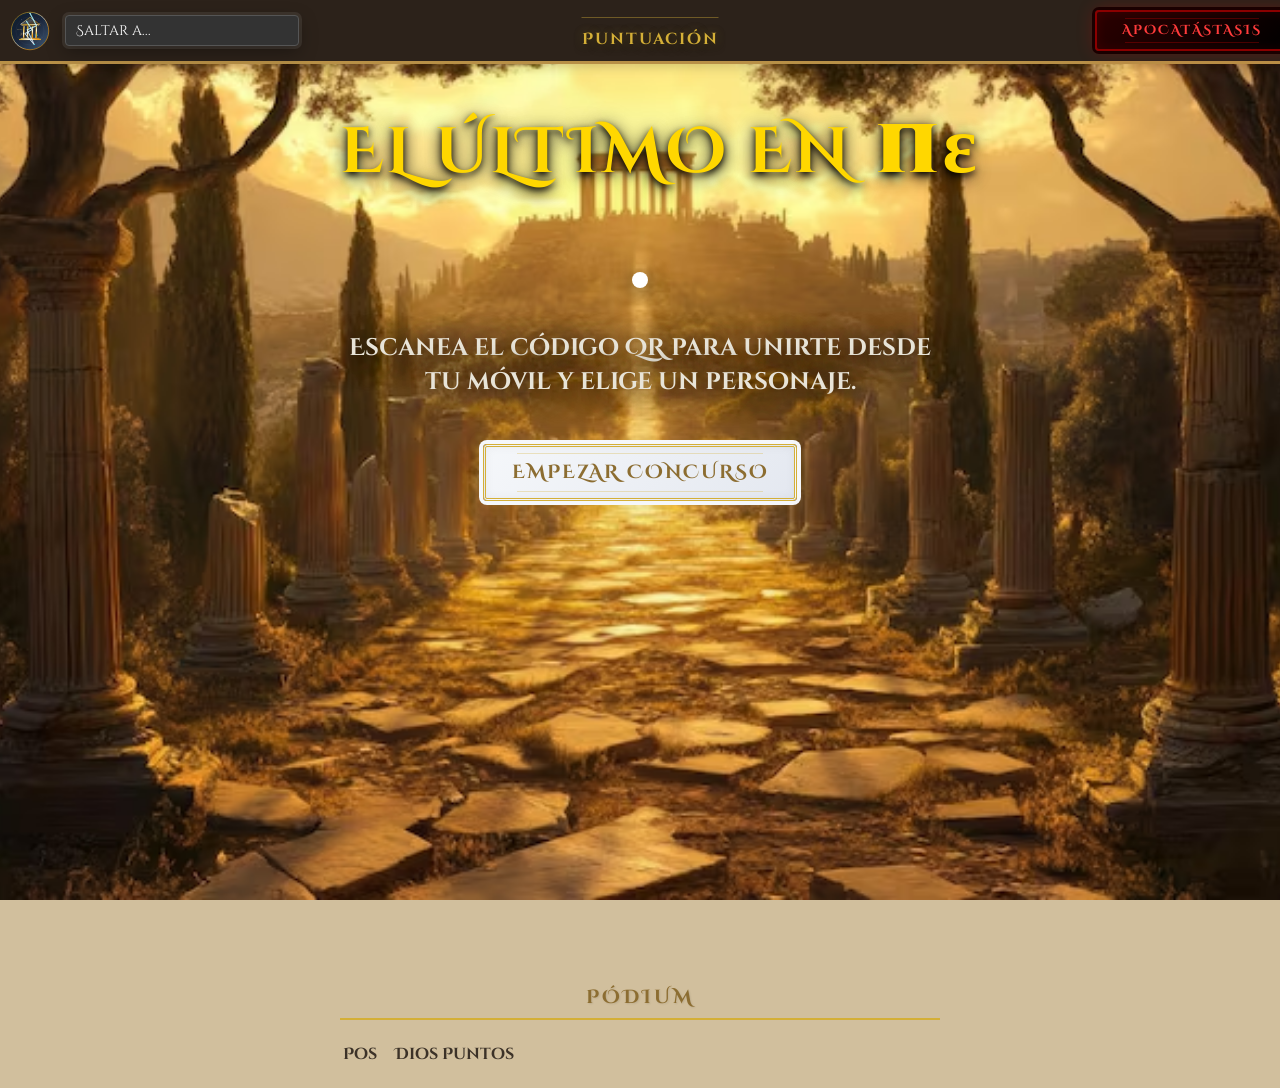
==== index.html @ a8ec31d9 "Merge branch 'main' of https://github.com/pablons2002/el-ultimo-en-pie" ====
<!DOCTYPE html>
<html lang="es">

<head>
  <meta charset="utf-8">
  <title>El último en πε</title>
  <link rel="stylesheet" href="style.css">
  <link rel="icon" type="image/svg+xml" href="images/iconoWeb.svg">
  <meta name="viewport" content="width=device-width, initial-scale=1, , viewport-fit=cover">
  <link rel="preconnect" href="https://fonts.googleapis.com">
  <link rel="preconnect" href="https://fonts.gstatic.com" crossorigin>
  <link href="https://fonts.googleapis.com/css2?family=Cinzel+Decorative:wght@400;700;900&display=swap"
    rel="stylesheet">
</head>

<body>
  <script src="https://cdnjs.cloudflare.com/ajax/libs/qrcodejs/1.0.0/qrcode.min.js"></script>
  <!-- Conexión a Firebase -->
  <script type="module">
    import { initializeApp } from "https://www.gstatic.com/firebasejs/10.7.1/firebase-app.js";
    import { getFirestore } from "https://www.gstatic.com/firebasejs/10.7.1/firebase-firestore.js";

    const firebaseConfig = {
      apiKey: "AIzaSyBPpKax_7zzPteOtnnutKX6anU6xqgfoMw",
      authDomain: "el-ultimo-en-pie-matematikos.firebaseapp.com",
      projectId: "el-ultimo-en-pie-matematikos",
      storageBucket: "el-ultimo-en-pie-matematikos.firebasestorage.app",
      messagingSenderId: "984317427914",
      appId: "1:984317427914:web:c9fcf803d20186494b3433"
    };

    const app = initializeApp(firebaseConfig);
    const db = getFirestore(app);
    window.db = db;
  </script>

  <script type="module" src="tv.js"></script>
<header id="userHeader"
  style="display: flex; align-items: center; justify-content: space-between; padding: 10px; background: rgb(44, 34, 26); position: relative;">
  
  <div style="display: flex; align-items: center; gap: 15px;">
    <img src="images/iconoWeb.svg" width="40">

    <div class="quick-nav">
      <select id="selectorJuegosRapidos" onchange="navegacionRapidaJuegos(this.value)"
        style="padding: 5px 10px; font-size: 0.9rem; border-radius: 4px; cursor: pointer; background: #333; color: white; border: 1px solid #555;">
        <option value="" selected disabled> Saltar a...</option>
        <option value="WorldGuessr"> El viaje de Ulises</option>
        <option value="GuessSong"> El canto de Orfeo</option>
        <option value="GlassTower"> La torre de Dédalo</option>
        <option value="IrrationalPrice"> El conteo de las moiras</option>
        <option value="Votes"> El veredicto de los dioses </option>
        <option value="SymbolZone"> El oráculo de Delfos </option>
        <option value="NumbersAndLetters"> El cálculo de Láquesis </option>
        <option value="TheLiar"> El juicio de Epimeteo </option>
        <option value="LastTheorem"> El último teorema</option>
      </select>
    </div>
  </div>

  <details class="myth-details" style="position: absolute; left: 50%; transform: translateX(-50%); z-index: 10;">

    <summary onclick="cargarJugadoresAjusteManual()">
      Puntuación
    </summary>

    <div class="myth-panel">
      <div class="myth-row">
        <span>Selecciona jugador y puntos:</span>
        <button onclick="cargarJugadoresAjusteManual()" title="Recargar lista">
          R
        </button>
      </div>

      <select id="selectAjusteManualJugador">
        <option value="">-- Seleccionar Jugador --</option>
      </select>

      <div class="myth-actions">
        <input type="number" id="inputAjusteManualPuntos" placeholder="Ej: 5 o -2">
        <button onclick="aplicarAjusteManualFirebase(this)">
          Aplicar
        </button>
      </div>
    </div>
  </details>

  <button id="selfDestruct"> Apocatástasis </button>
</header>

  <div id="screenSelect">
    <!-- Inicio del programa, pantalla inicial, intro (falta)-->
    <div id="screenIntro" class="screen">
      <h1>El último en <span>πε</span></h1>
    </div>

    <!-- QR para que entren desde el móvil, crear QR (falta)-->
    <div id="screenJoin" class="screen">
      <div id="qrcode"></div>
      <p>Escanea el código QR para unirte desde tu móvil y elige un personaje.</p>
    </div>


    <!-- LOBBY (jugadores) -->
    <div id="screenLobby" class="screen">
      <div id="playersList"></div>

      <button id="startBtn"> Empezar concurso</button>
    </div>
  </div>

  <!-- ROULETTE  falta poner la ruleta y que acabe en worldguessr -->
  <div id="screenRoulette" class="screen" style="display: none;">
    <div id="contenedorRuletaJuegos" class="templo-ruleta">

      <h2 class="titulo-olimpico">El Oráculo de los Juegos</h2>

      <div style="position: relative; width: 350px; height: 230px; margin-top: 15px;">
        <div class="aguja-olimpica"></div>

        <canvas id="canvasRuletaJuegos" width="220" height="220"
          style="border-radius: 50%; border: 8px solid #efc437; box-shadow: 0 12px 28px rgba(0,0,0,0.4); transform: rotate(0deg);"></canvas>
      </div>

      <div
        style="text-align: center; display: flex; flex-direction: column; gap: 15px; width: 100%; align-items: center; min-height: 100px;">
        <div id="resultadoRuletaTV"
          style="font-size: 1rem; font-weight: bold; color: #734006; text-transform: uppercase; letter-spacing: 1px;">
          Los Dioses están decidiendo...
        </div>

        <button id="btnIrAlJuego" class="boton-heroe">
          ¡Entrar al Olimpo!
        </button>
      </div>
    </div>
    <button id="spinBtn" class="boton-mitologico">Invocación del destino</button>
  </div>

  <!-- Juego 1º WorldGuessr -->
  <!-- El Viaje de Ulises -->
  <div id="screenWorldGuessr" class="screen"
    style="background: #fbf9f3; color: #2c251e; padding: 30px; font-family: 'Georgia', 'Times New Roman', serif; display: none; border: 6px double #b89047; box-shadow: inset 0 0 30px rgba(184,144,71,0.15);">

    <div style="text-align: center; margin-bottom: 25px; border-bottom: 2px double #b89047; padding-bottom: 15px;">
      <h1 style="color: #8c6d31; margin: 0; font-size: 3rem; font-variant: small-caps; letter-spacing: 3px;">El Viaje de
        Ulises</h1>
      <p style="color: #6e5d4f; font-size: 1.2rem; font-style: italic; margin-top: 5px;">Navega por las brumas del ancho
        mar. Reconoce los reinos ignotos antes de que los vientos de Eolo desvien tu rumbo.</p>
    </div>

    <!-- Espejo del Oráculo (Iframe del Mapa) -->
    <div style="display: flex; flex-direction: column; align-items: center; gap: 20px; width: 100%;">
      <div
        style="width: 100%; max-width: 1400px; height: calc(100vh - 290px); border: 4px solid #b89047; box-shadow: 0 8px 20px rgba(0,0,0,0.15); background: #000;">
        <iframe src="https://www.worldguessr.com" width="100%" height="100%"
          style="border: none; display: block;"></iframe>
      </div>

      <!-- Velo de Visiones (Overlay de imágenes por teclas) -->
      <div id="overlayImg"
        style="display:none; position: fixed; top: 0; left: 0; width: 100%; height: 100%; background: rgba(20,16,12,0.85); z-index: 9999; justify-content: center; align-items: center; transition: all 0.3s;">
        <div
          style="border: 5px solid #b89047; background: #fbf9f3; padding: 10px; box-shadow: 0 0 40px rgba(184,144,71,0.4); max-width: 85%; max-height: 85%;">
          <img id="imgShow" style="max-width: 100%; max-height: 75vh; display: block; border: 1px solid #b89047;">
          <p
            style="text-align: center; color: #8c6d31; font-variant: small-caps; margin: 8px 0 0 0; font-size: 0.9rem; letter-spacing: 1px;">
            Pulsa la tecla Escape para regresar a la travesia</p>
        </div>
      </div>

      <button id="endGameBtn"
        style="background: linear-gradient(135deg, #b89047, #967333); color: white; border: 1px solid #7a5c26; padding: 12px 35px; font-weight: bold; font-family: inherit; font-size: 1.1rem; cursor: pointer; font-variant: small-caps; letter-spacing: 1px; box-shadow: 0 4px 10px rgba(0,0,0,0.1);">
        Anclar Naves y Evaluar la Ruta
      </button>
    </div>

    <!-- Altar de Escrutinio (Panel de Finalización) -->
    <div id="finalizePanel"
      style="display: none; margin-top: 30px; background: #fffdfa; padding: 25px; border: 2px solid #b89047; box-shadow: 0 4px 15px rgba(0,0,0,0.05);">
      <h3
        style="color: #8c6d31; margin: 0 0 15px 0; text-align: center; font-variant: small-caps; font-size: 1.6rem; letter-spacing: 1px; border-bottom: 1px double #e3dac9; padding-bottom: 10px;">
        Orden de Arribo a Itaca</h3>
      <p style="color: #6e5d4f; font-size: 0.95rem; font-style: italic; text-align: center; margin-bottom: 20px;">
        Selecciona a los navegantes en el orden exacto en que descifraron las coordenadas del mundo.</p>

      <!-- Contenedor de Tripulantes -->
      <div id="playersContainer"
        style="display: grid; grid-template-columns: repeat(auto-fill, minmax(180px, 1fr)); gap: 15px; margin-bottom: 25px;">
      </div>

      <div style="text-align: center;">
        <button id="confirmRanking"
          style="background: #2e4225; color: white; border: none; padding: 12px 40px; font-family: inherit; font-weight: bold; font-size: 1.1rem; cursor: pointer; font-variant: small-caps; letter-spacing: 1px;">
          Consagrar Ofrendas de Viaje
        </button>
      </div>
    </div>
  </div>

  <!--Pantalla Ranking-->
  <div id="screenRanking" style="display: none; width: 100%; max-width: 600px; margin: 0 auto; padding: 20px; display: flex; flex-direction: column; align-items: center;">
  
  <h3 class="titulo-olimpico" style="text-align: center; margin-bottom: 20px;">
    Pódium
  </h3>

  <div class="tabla-templo-contenedor" style="max-width: 100%; width: 100%;">
    <table class="tabla-mitologica">
      <thead>
        <tr>
          <th>Pos</th>
          <th style="text-align: left; padding-left: 15px;">Dios</th>
          <th>Puntos</th>
        </tr>
      </thead>
      <tbody id="listaRankingTVActivos"></tbody>
    </table>
  </div>
  
</div>

  <!-- Juego 2º GuessSong-->

  <div id="pantalla-juego">
    <div id="screenGuessSong" style="display:none; background: #fdfbf7";>
      <div class="espaciador"></div>

      <div style="text-align: center; margin-bottom: 25px; border-bottom: 2px double #b89047; padding-bottom: 15px;">
        <h1 style="color: #8c6d31; margin: 0; font-size: 3rem; font-variant: small-caps; letter-spacing: 3px;">El canto
          de Orfeo</h1>
        <p style="color: #6e5d4f; font-size: 1.2rem; font-style: italic; margin-top: 5px;">Escucha el canto de Orfeo,
          que abre las sombras. Antes de que el silencio lo devore, deja que su música te guíe.</p>
      </div>

      <div id="contenedor-crono">
        Tiempo restante: <span id="segundos-crono">120</span>s
      </div>

      <button id="btn-play">Iniciar el canto de Orfeo</button>

      <button id="btn-siguiente" disabled>El canto verdadero</button>

      <div style="margin-top: 15px; display: none; ">
        <span id="tiempo-actual">0:00</span>
        <input type="range" id="barra-progreso" value="0" min="0" max="100" style="width: 300px; cursor: pointer;">
        <span id="tiempo-total">0:00</span>
      </div>
    </div>
  </div>

  <div id="pantalla-respuesta">

    <h2>El canto ha sido revelado</h2>

    <p>
      <strong>Canción:</strong>
      <span id="txt-nombre-cancion">-</span>
    </p>

    <div id="contenedor-album-cover" style="margin: 15px auto; display: none; text-align: center; max-width: 280px;">
      <img id="img-album-cover" style="width: 100%; height: auto; border-radius: 12px; margin-top: 10px; display: inline-block; box-shadow: 0 4px 15px rgba(0,0,0,0.12);" alt="Carátula del álbum" />
    </div>

    <p>
      <strong>Autor:</strong>
      <span id="txt-autor">-</span>
    </p>

    <img id="img-owner" style="width:120px; margin-top:10px; display:none;" />

    <button id="btn-ver-respuestas">
      Qué habrán dicho los dioses...
    </button>

    <div id="contenedor-respuestas-usuarios">
      <h3>Respuestas de los dioses:</h3>
      <ul id="lista-respuestas-jugadores"></ul>

      <button id="btn-continuar">
        Siguiente melodía
      </button>
    </div>

  </div>
  <audio id="mi-reproductor"></audio>

  <!-- -->
  <!-- Juego 3º GlassTower (La Torre de Dédalo) -->
  <div id="screenGlassTower" class="screen"
    style="background: #fdfbf7; color: #3c3228; padding: 30px; font-family: 'Cinzel', serif; display: none;">

    <!-- CABECERA: ESTILO TEMPLO DE MÁRMOL -->
    <div style="text-align: center; margin-bottom: 30px;">
      <h1
        style="font-family: 'Cinzel Decorative', serif; color: #b89047; font-size: 3rem; margin: 0; text-shadow: 1px 1px 2px rgba(0,0,0,0.1);">
        La Torre de Dédalo</h1>
      <p style="color: #7d6e5e; font-size: 1.1rem; letter-spacing: 2px; margin: 5px 0 15px 0;">Desafía las arenas del
        tiempo en el altar de los dioses</p>

      <!-- Selector de Fases/Rondas -->
      <div
        style="background: #f4eae1; display: inline-block; padding: 10px 20px; border-radius: 8px; border: 2px solid #dcd1c4; box-shadow: 0 4px 10px rgba(0,0,0,0.05);">
        <h2 id="tvRondaActual" style="color: #8c6d31; margin: 0 0 10px 0; font-size: 1.8rem; display: block;">RONDA 1
        </h2>
        <div style="display: flex; gap: 10px; justify-content: center;">
          <button onclick="cambiarRondaDirecto('Ronda 1')"
            style="padding: 6px 15px; background: #fff; color: #8c6d31; border: 1px solid #b89047; font-family: 'Cinzel', serif; font-weight: bold; cursor: pointer; border-radius: 4px; transition: 0.2s; box-shadow: 0 2px 4px rgba(0,0,0,0.05);">Fase
            I</button>
          <button onclick="cambiarRondaDirecto('Ronda 2')"
            style="padding: 6px 15px; background: #fff; color: #8c6d31; border: 1px solid #b89047; font-family: 'Cinzel', serif; font-weight: bold; cursor: pointer; border-radius: 4px; transition: 0.2s; box-shadow: 0 2px 4px rgba(0,0,0,0.05);">Fase
            II</button>
        </div>
      </div>
    </div>

    <!-- CUERPO PRINCIPAL DEL PANEL -->
    <div style="display: flex; gap: 30px; align-items: flex-start; max-width: 1200px; margin: 0 auto;">

      <!-- COLUMNA IZQUIERDA: CONTROLES -->
      <div
        style="flex: 1.2; background: #fcf9f2; padding: 25px; border-radius: 15px; border: 2px solid #e3dac9; box-shadow: 0 8px 24px rgba(184,144,71,0.15);">
        <h2
          style="margin-top: 0; font-size: 1.3rem; color: #8c6d31; text-align: center; letter-spacing: 1px; margin-bottom: 20px;">
          SELECCIONA AL DIOS EN EL TRONO</h2>

        <!-- Rejilla de Botones de Jugadores -->
        <div id="tvBotonesJugadores"
          style="display: grid; grid-template-columns: repeat(2, 1fr); gap: 12px; margin-bottom: 25px;"></div>

        <!-- ZONA DEL CRONÓMETRO -->
        <div id="zonaCronometro"
          style="background: #fff; padding: 20px; border-radius: 12px; text-align: center; border: 2px solid #b89047; display: none; box-shadow: 0 4px 15px rgba(184,144,71,0.1);">
          <h3 style="margin: 0 0 12px 0; font-size: 1.4rem; color: #3c3228;">⏳ Altar de Tiempo: <span
              id="nombreSeleccionado" style="color: #b89047; font-weight: bold;">--</span></h3>
          <div id="cronometroDisplay"
            style="font-size: 3.5rem; font-weight: bold; margin-bottom: 15px; color: #8c6d31; font-family: monospace;">
            0.00s</div>

          <div style="display: flex; gap: 10px; justify-content: center;">
            <button id="btnStartCrono" onclick="iniciarCronometro()"
              style="font-family: 'Cinzel', serif; font-size: 1.1rem; background: #b89047; color: white; border: none; padding: 12px 24px; border-radius: 6px; cursor: pointer; font-weight: bold; box-shadow: 0 3px 6px rgba(184,144,71,0.2);">Iniciar</button>
            <button id="btnStopCrono" onclick="detenerYCargarTiempo()" disabled
              style="font-family: 'Cinzel', serif; font-size: 1.1rem; background: #6d8c31; color: white; border: none; padding: 12px 24px; border-radius: 6px; cursor: pointer; font-weight: bold; box-shadow: 0 3px 6px rgba(109,140,49,0.2);">Detener
              y Guardar</button>
          </div>
        </div>

        <!-- NOTIFICACIÓN DE ERROR INTEGRADA -->
        <div id="aviso-jugador-vacio"
          style="display: none; color: #b23b3b; border: 1px solid #d99696; background: #fdf3f3; padding: 10px; border-radius: 6px; margin-top: 15px; text-align: center; font-size: 0.95rem;">
          ⚠️ Por favor, selecciona primero un mortal en el panel superior.
        </div>
      </div>

      <!-- COLUMNA DERECHA: LEADERBOARD -->
      <div
        style="flex: 0.8; background: #fff; padding: 25px; border-radius: 15px; border: 2px solid #b89047; box-shadow: 0 8px 24px rgba(184,144,71,0.1);">
        <h3
          style="margin-top: 0; color: #8c6d31; font-size: 1.6rem; text-align: center; font-family: 'Cinzel Decorative', serif; letter-spacing: 1px;">
          TEMPLO DE LA VELOCIDAD</h3>
        <hr style="border-color: #f4eae1; margin-bottom: 20px;">
        <div id="tvLeaderboardVasos" style="font-size: 1.25rem; line-height: 1.6;"></div>
      </div>

    </div>

    <!-- PIE DE PANTALLA -->
    <div style="margin-top: 30px; max-width: 1200px; margin-left: auto; margin-right: auto; text-align: center;">
      <div id="aviso-marcas-vacias"
        style="display: none; color: #8c6d31; border: 1px solid #b89047; background: #fdfbf7; padding: 12px; border-radius: 6px; margin-bottom: 15px;">
        No hay marcas registradas en el oráculo para poder computar el reparto.
      </div>

      <button onclick="finalizarJuegoVasos()"
        style="font-family: 'Cinzel', serif; font-size: 1.3rem; background: linear-gradient(135deg, #e6dfd5 0%, #c8bdae 100%); color: #4e4031; border: 2px solid #b89047; padding: 15px 25px; border-radius: 8px; cursor: pointer; font-weight: bold; width: 100%; box-shadow: 0 4px 15px rgba(184,144,71,0.15); transition: 0.2s;">
        Clausurar la Torre y Distribuir Puntos Globales
      </button>
    </div>
  </div>
  <div id="screenIrrationalPrice" class="screen"
    style="background: #fdfbf7; color: #3c3228; padding: 30px; font-family: 'Cinzel', serif; display: none;">

    <div style="text-align: center; margin-bottom: 30px;">
      <h1
        style="font-family: 'Cinzel Decorative', serif; color: #b89047; font-size: 3rem; margin: 0; text-shadow: 1px 1px 2px rgba(0,0,0,0.1);">
        El conteo de las Moiras</h1>
      <p style="color: #7d6e5e; font-size: 1.15rem; letter-spacing: 2px; margin-top: 5px;">¿Quién se acercará más al
        número exacto de lentejas del tarro sagrado?</p>
    </div>

    <div style="display: flex; gap: 30px; align-items: flex-start; max-width: 1200px; margin: 0 auto;">

      <div
        style="flex: 1.2; background: #fcf9f2; padding: 25px; border-radius: 15px; border: 2px solid #e3dac9; box-shadow: 0 8px 24px rgba(184,144,71,0.15);">
        <h2 style="margin-top: 0; font-size: 1.5rem; color: #8c6d31; font-family: 'Cinzel Decorative', serif;">El
          Destino en una Semilla</h2>
        <p style="font-size: 1.15rem; line-height: 1.6; color: #5a4630; text-align: left;">
          Las Moiras han depositado sobre la mesa un tarro repleto de lentejas. Cada una de ellas ha sido contada con
          precisión milimétrica por las hilanderas del destino. Míralo bien, concéntrate y calcula tu cifra. ¡Abrid
          vuestro pergamino digital! Utilizad vuestro dispositivo móvil para enviar vuestra predicción antes de que las
          deidades corten el hilo y revelen la verdad.
        </p>

        <hr style="border-color: #e8e4d8; margin: 20px 0;">

        <div
          style="text-align: center; padding: 20px; background: #fff; border-radius: 12px; border: 2px solid #b89047; box-shadow: 0 4px 12px rgba(184,144,71,0.08);">
          <h3 style="margin: 0; font-size: 1.3rem; color: #8c6d31; letter-spacing: 1px;">Profecías Recibidas:</h3>
          <div id="tvContadorRespuestasPrice"
            style="font-size: 3rem; font-weight: bold; margin-top: 10px; color: #3c3228; font-family: monospace;">0 / 0
          </div>
        </div>
      </div>

      <div
        style="flex: 0.8; background: #fff; padding: 25px; border-radius: 15px; border: 2px solid #b89047; display: flex; flex-direction: column; gap: 20px; box-shadow: 0 8px 24px rgba(184,144,71,0.1);">
        <h3
          style="margin-top: 0; color: #8c6d31; font-size: 1.6rem; text-align: center; font-family: 'Cinzel Decorative', serif;">
          SENTENCIA DE LAS MOIRAS</h3>

        <div
          style="background: #fdfbf7; border: 1px solid #dcd1c4; border-radius: 8px; padding: 15px; min-height: 160px; display: flex; align-items: center; justify-content: center;">
          <div id="tvResultadoPrice"
            style="width: 100%; font-size: 1.15rem; max-height: 280px; overflow-y: auto; color: #3c3228;">
            <p style="text-align: center; color: #9c8e7e; font-style: italic; margin: 0;">Esperando a que las deidades
              cuenten las lentejas del destino...</p>
          </div>
        </div>

        <button onclick="calcularGanadoresPrice()"
          style="font-family: 'Cinzel', serif; font-size: 1.2rem; background: linear-gradient(135deg, #d4af37, #aa7c11); color: white; border: none; padding: 14px; border-radius: 6px; cursor: pointer; font-weight: bold; transition: 0.2s; box-shadow: 0 4px 12px rgba(170,124,17,0.3);">
          Cortar el Hilo y Revelar las Lentejas
        </button>
      </div>

    </div>

    <div style="margin-top: 30px; max-width: 1200px; margin-left: auto; margin-right: auto; display: flex; gap: 15px;">
      <button onclick="pointsIrrationalPrice()"
        style="flex: 1; font-family: 'Cinzel', serif; font-size: 1.25rem; background: linear-gradient(135deg, #e6dfd5 0%, #c8bdae 100%); color: #4e4031; border: 2px solid #b89047; padding: 15px; border-radius: 8px; cursor: pointer; font-weight: bold; box-shadow: 0 4px 15px rgba(184,144,71,0.15);">
        Otorgar Gracia y Distribuir Puntos
      </button>
      <button onclick="goToRanking()"
        style="font-family: 'Cinzel', serif; font-size: 1.25rem; background: #fff; color: #8c6d31; border: 1px solid #b89047; padding: 15px 25px; border-radius: 8px; cursor: pointer; font-weight: bold;">
        Ver Ranking
      </button>
    </div>

  </div>
  <!-- 5º Juego: El Veredicto de los Dioses -->
  <div id="screenVotes" class="screen"
    style="background: #fdfbf7; color: #3c3228; padding: 30px; font-family: 'Cinzel', serif; display: none;">

    <!-- CABECERA MITOLÓGICA -->
    <div style="text-align: center; margin-bottom: 25px;">
      <h1
        style="font-family: 'Cinzel Decorative', serif; color: #b89047; font-size: 3rem; margin: 0; text-shadow: 1px 1px 2px rgba(0,0,0,0.1);">
        El Veredicto de los Dioses</h1>
      <p style="color: #7d6e5e; font-size: 1.15rem; letter-spacing: 1px;">Ofreced vuestro favor a un héroe en el Ágora.
        Cada bendición otorgará <strong>+2 puntos</strong> en el Ranking Global.</p>
    </div>

    <!-- CUERPO PRINCIPAL -->
    <div style="display: flex; gap: 30px; max-width: 1200px; margin: 0 auto; align-items: flex-start;">

      <!-- PANEL DE CONTROL IZQUIERDO -->
      <div
        style="flex: 0.9; background: #fcf9f2; padding: 25px; border-radius: 15px; border: 2px solid #e3dac9; text-align: center; box-shadow: 0 8px 24px rgba(184,144,71,0.15);">
        <h2 style="color: #8c6d31; margin-top: 0; font-family: 'Cinzel Decorative', serif; font-size: 1.4rem;">Voluntad
          de las Deidades</h2>

        <button onclick="abrirVotacion()"
          style="font-family: 'Cinzel', serif; background: linear-gradient(135deg, #b89047, #8c6d31); color: white; border: none; padding: 14px 20px; font-weight: bold; border-radius: 6px; cursor: pointer; font-size: 1.1rem; width: 100%; margin-bottom: 15px; box-shadow: 0 4px 12px rgba(140,109,49,0.2); transition: 0.2s;">
          Abrir Nueva Urna Olímpica
        </button>

        <div
          style="background: #fff; padding: 15px; border-radius: 8px; border: 1px solid #b89047; margin-bottom: 15px; box-shadow: inset 0 2px 4px rgba(0,0,0,0.02);">
          <span
            style="color: #7d6e5e; font-size: 0.9rem; letter-spacing: 1px; display: block; margin-bottom: 5px;">ESTADO
            DEL VEREDICTO</span>
          <div id="tvEstadoPrivacidad"
            style="font-size: 1.4rem; font-weight: bold; color: #aa7c11; font-family: 'Cinzel', serif;">
            Anónimo
          </div>
        </div>

        <button onclick="revelarVotos()"
          style="font-family: 'Cinzel', serif; background: #fff; color: #8c6d31; border: 2px solid #b89047; padding: 12px; border-radius: 6px; cursor: pointer; font-weight: bold; font-size: 1.05rem; width: 100%; margin-bottom: 15px; transition: 0.2s;">
          Ver resultados
        </button>

        <button onclick="finalizarYSumarVotos()"
          style="font-family: 'Cinzel', serif; background: linear-gradient(135deg, #e6dfd5 0%, #c8bdae 100%); color: #4e4031; border: 2px solid #b89047; padding: 14px; border-radius: 6px; cursor: pointer; font-weight: bold; font-size: 1.1rem; width: 100%; box-shadow: 0 4px 12px rgba(0,0,0,0.05);">
          Dictar Sentencia de Zeus (+2 pts)
        </button>
      </div>

      <!-- URNA DERECHA EN TIEMPO REAL -->
      <div
        style="flex: 1.1; background: #fff; padding: 25px; border-radius: 15px; border: 2px solid #b89047; box-shadow: 0 8px 24px rgba(184,144,71,0.1);">
        <h3
          style="margin-top: 0; color: #8c6d31; text-align: center; font-family: 'Cinzel Decorative', serif; font-size: 1.4rem; letter-spacing: 1px; margin-bottom: 20px;">
          Tablillas del Ágora
        </h3>
        <div id="tvListaVotos" style="display: flex; flex-direction: column; gap: 10px;">
          <p style="color: #9c8e7e; text-align: center; font-style: italic; margin: 30px 0;">Esperando a que el Oráculo
            abra el Consejo del Olimpo...</p>
        </div>
      </div>

    </div>

    <!-- BOTÓN DE SALIDA -->
    <div style="text-align: center; margin-top: 30px;">
      <button onclick="goToRanking()"
        style="font-family: 'Cinzel', serif; font-size: 1.2rem; background: #fff; color: #8c6d31; border: 1px solid #b89047; padding: 12px 35px; border-radius: 8px; cursor: pointer; font-weight: bold; box-shadow: 0 4px 12px rgba(0,0,0,0.05);">
        Ir al Ranking
      </button>
    </div>

  </div>
  <!-- 6º Juego: El Oráculo de Delfos -->
  <div id="screenSymbolZone" class="screen"
    style="background: #fdfbf7; color: #3c3228; padding: 30px; font-family: 'Times New Roman', Times, serif; display: none;">

    <!-- CABECERA MITOLÓGICA -->
    <div style="text-align: center; margin-bottom: 25px;">
      <h1
        style="color: #b89047; font-size: 3rem; margin: 0; text-shadow: 1px 1px 2px rgba(0,0,0,0.1); letter-spacing: 2px;">
        EL ORÁCULO DE DELFOS</h1>
      <p style="color: #7d6e5e; font-size: 1.15rem; letter-spacing: 1px; font-style: italic;">¡Desvela el símbolo
        sagrado antes de que las arenas del templo se consuman!</p>
    </div>

    <!-- CUERPO PRINCIPAL -->
    <div style="display: flex; gap: 30px; max-width: 1200px; margin: 0 auto; align-items: flex-start;">

      <!-- COLUMNA IZQUIERDA: RELOJ Y ACCIONES -->
      <div
        style="flex: 0.8; background: #fcf9f2; padding: 25px; border-radius: 15px; border: 2px solid #e3dac9; text-align: center; box-shadow: 0 8px 24px rgba(184,144,71,0.15);">
        <h2 id="tvRondaSymbol" style="color: #8c6d31; font-size: 1.8rem; margin-top: 0; letter-spacing: 1px;">Profecía 1
          / 5</h2>

        <!-- Reloj del Templo -->
        <div id="tvCronometroSymbol"
          style="font-size: 4.5rem; font-weight: bold; font-family: monospace; color: #3c3228; margin: 20px 0; background: #fff; padding: 15px; border-radius: 10px; border: 2px solid #b89047; box-shadow: inset 0 2px 8px rgba(0,0,0,0.05);">
          01:00
        </div>

        <!-- Mandos del Reloj de Arena -->
        <div style="display: flex; gap: 10px; justify-content: center; margin-bottom: 20px;">
          <button onclick="controlarTiempoSymbol('iniciar')"
            style="font-family: inherit; background: #fff; color: #4e6c1e; border: 2px solid #6d8c31; padding: 10px 15px; font-weight: bold; border-radius: 6px; cursor: pointer; flex: 1;">▶
            Iniciar</button>
          <button onclick="controlarTiempoSymbol('pausar')"
            style="font-family: inherit; background: #fff; color: #aa7c11; border: 2px solid #b89047; padding: 10px 15px; font-weight: bold; border-radius: 6px; cursor: pointer; flex: 1;">⏸
            Pausar</button>
          <button onclick="controlarTiempoSymbol('acabar')"
            style="font-family: inherit; background: #fff; color: #9e2a2b; border: 2px solid #9e2a2b; padding: 10px 15px; font-weight: bold; border-radius: 6px; cursor: pointer; flex: 1;">⏹
            Consumar</button>
        </div>

        <hr style="border-color: #e8e4d8; margin: 20px 0;">

        <!-- Botones del Sacerdote -->
        <div style="display: flex; flex-direction: column; gap: 12px;">
          <button onclick="pointsSymbolZone()"
            style="font-family: inherit; font-size: 1.1rem; background: linear-gradient(135deg, #b89047, #8c6d31); color: white; border: none; padding: 14px; border-radius: 6px; cursor: pointer; font-weight: bold; box-shadow: 0 4px 12px rgba(140,109,49,0.2);">
            Revelar Destinos y Juzgar Traiciones
          </button>
          <button onclick="siguienteRondaSymbol()"
            style="font-family: inherit; font-size: 1.1rem; background: linear-gradient(135deg, #e6dfd5 0%, #c8bdae 100%); color: #4e4031; border: 2px solid #b89047; padding: 12px; border-radius: 6px; cursor: pointer; font-weight: bold;">
            Siguiente Visión Divina
          </button>
        </div>
      </div>

      <!-- COLUMNA DERECHA: SELECCIÓN DE MORTALES -->
      <div
        style="flex: 1.2; background: #fff; padding: 25px; border-radius: 15px; border: 2px solid #b89047; box-shadow: 0 8px 24px rgba(184,144,71,0.15);">
        <h3
          style="margin-top: 0; color: #8c6d31; font-size: 1.5rem; text-align: center; margin-bottom: 10px; letter-spacing: 1px;">
          Registro del Santuario</h3>
        <p style="color: #7d6e5e; text-align: center; font-size: 0.95rem; margin-bottom: 20px; font-style: italic;">
          Señala a los mortales cuyas visiones FUERON RECHAZADAS POR APOLO</p>

        <div id="tvListaJugadoresSymbol"
          style="display: grid; grid-template-columns: repeat(auto-fill, minmax(140px, 1fr)); gap: 15px; max-height: 400px; overflow-y: auto; padding: 5px;">
        </div>
      </div>

    </div>

    <!-- BOTÓN REGRESAR -->
    <div style="text-align: center; margin-top: 30px;">
      <button onclick="goToRanking()"
        style="font-family: inherit; font-size: 1.2rem; background: #fff; color: #8c6d31; border: 1px solid #b89047; padding: 12px 35px; border-radius: 8px; cursor: pointer; font-weight: bold; box-shadow: 0 4px 12px rgba(0,0,0,0.05);">
        Ir al Ranking
      </button>
    </div>

  </div>


  <!--7º Juego: Números de números y letras-->
  <div id="screenNumbersAndLetters" class="screen"
    style="background: #fdfbf7; color: #2c221e; padding: 35px; font-family: 'Cinzel Decorative', 'Times New Roman', serif; display: none; border: 6px double #b89047; box-shadow: inset 0 0 30px rgba(184,144,71,0.15);">

    <div style="text-align: center; margin-bottom: 25px; border-bottom: 2px double #b89047; padding-bottom: 15px;">
      <h1 style="color: #8c6d31; margin: 0; font-size: 3rem; font-variant: small-caps; letter-spacing: 3px;">El Cálculo
        de Láquesis</h1>
      <p style="color: #6e5d4f; font-size: 1.2rem; font-style: italic; margin-top: 5px;">Mide con precisión el hilo del
        destino antes de que el tiempo de arena se agote</p>
    </div>

    <div style="display: flex; gap: 30px;">

      <div
        style="flex: 0.9; background: #fffdfa; padding: 25px; border: 2px solid #b89047; text-align: center; box-shadow: 0 4px 15px rgba(0,0,0,0.05);">
        <h2 style="color: #8c6d31; margin-top: 0; font-variant: small-caps; letter-spacing: 1px;">El Telar de las Moiras
        </h2>

        <button onclick="generarRetoCifras()"
          style="background: linear-gradient(135deg, #b89047, #967333); color: white; border: 1px solid #7a5c26; padding: 12px 20px; font-weight: bold; font-family: inherit; font-size: 1.1rem; width: 100%; margin-bottom: 20px; cursor: pointer; font-variant: small-caps; letter-spacing: 1px;">
          Mover Hilos del Destino
        </button>

        <div style="background: #fcfaf2; padding: 12px; border: 1px dashed #b89047; margin-bottom: 20px;">
          <div
            style="color: #6e5d4f; font-size: 0.9rem; font-variant: small-caps; font-weight: bold; letter-spacing: 1px;">
            Tiempo de Arena Restante</div>
          <div id="tvCronometroCifras"
            style="font-size: 3.5rem; font-weight: bold; font-family: monospace; color: #2c221e; margin: 5px 0;">02:00
          </div>

          <div style="display: flex; gap: 8px; justify-content: center;">
            <button onclick="controlarTiempoCifras('iniciar')"
              style="font-family: inherit; background: #fff; color: #2e4225; border: 1px solid #2e4225; padding: 6px 12px; font-size: 0.85rem; font-weight: bold; cursor: pointer; font-variant: small-caps;">Liberar</button>
            <button onclick="controlarTiempoCifras('pausar')"
              style="font-family: inherit; background: #fff; color: #a37a1a; border: 1px solid #a37a1a; padding: 6px 12px; font-size: 0.85rem; font-weight: bold; cursor: pointer; font-variant: small-caps;">Pausar</button>
            <button onclick="controlarTiempoCifras('acabar')"
              style="font-family: inherit; background: #fff; color: #912b2b; border: 1px solid #912b2b; padding: 6px 12px; font-size: 0.85rem; font-weight: bold; cursor: pointer; font-variant: small-caps;">Cortar</button>
          </div>
        </div>

        <div style="color: #6e5d4f; font-variant: small-caps; font-weight: bold; margin-bottom: 5px;">Cifras del Telar:
        </div>
        <div id="tvNumerosDisponibles" style="display: flex; gap: 10px; justify-content: center; margin-bottom: 20px;">
          <span style="color: #9c8e7f; font-style: italic;">Esperando el designio de las Moiras...</span>
        </div>

        <div style="color: #6e5d4f; font-variant: small-caps; font-weight: bold; margin-bottom: 5px;">Cifra Divina a
          Alcanzar:</div>
        <div id="tvNumeroObjetivo"
          style="font-size: 4rem; font-weight: bold; color: #8c6d31; background: #fffdf5; padding: 10px; border: 2px solid #b89047; margin-bottom: 20px; font-family: monospace;">
          ---
        </div>

        <button onclick="validarRespuestasCifras()"
          style="background: #2e4225; color: white; border: none; padding: 14px; font-family: inherit; font-weight: bold; font-size: 1.1rem; width: 100%; cursor: pointer; font-variant: small-caps; letter-spacing: 1px;">
          Examinar Ofrendas y Sumar Favor
        </button>
      </div>

      <div
        style="flex: 1.1; background: #fffdfd; padding: 25px; border: 1px solid #e3dac9; box-shadow: inset 0 0 20px rgba(0,0,0,0.02);">
        <h3
          style="margin-top: 0; color: #8c6d31; text-align: center; font-variant: small-caps; letter-spacing: 1px; border-bottom: 1px solid #e3dac9; padding-bottom: 10px;">
          Pergaminos Entregados en el Altar</h3>

        <div id="tvListaRespuestasCifras" style="display: flex; flex-direction: column; gap: 10px;">
          <p style="color: #9c8e7f; text-align: center; font-style: italic;">Esperando las plegarias matemáticas de los
            mortales...</p>
        </div>
      </div>

    </div>

    <div style="text-align: center; margin-top: 25px;">
      <button onclick="goToRanking()"
        style="font-family: inherit; font-size: 1rem; font-variant: small-caps; background: none; color: #8c6d31; border: 1px solid #b89047; padding: 8px 25px; cursor: pointer;">Ir
        al Ranking</button>
    </div>
  </div>



  <div id="screenTheLiar" class="screen"
    style="background: #fbf9f3; color: #2c251e; padding: 30px; font-family: 'Georgia', 'Times New Roman', serif; display: none; border: 6px double #b89047; box-shadow: inset 0 0 30px rgba(184,144,71,0.15);">

    <div style="text-align: center; margin-bottom: 25px; border-bottom: 2px double #b89047; padding-bottom: 15px;">
      <h1 style="color: #8c6d31; margin: 0; font-size: 3rem; font-variant: small-caps; letter-spacing: 3px;">El Juicio
        de Epimeteo</h1>
      <p style="color: #6e5d4f; font-size: 1.2rem; font-style: italic; margin-top: 5px;">Cuatro almas declaran ante el
        altar, pero tres han sido cegadas por la imprudencia. Descubre quién custodia la verdad.</p>
    </div>

    <div style="display: flex; gap: 25px;">

      <div
        style="flex: 0.8; background: #fffdfa; padding: 20px; border: 2px solid #b89047; height: fit-content; display: flex; flex-direction: column; gap: 14px; box-shadow: 0 4px 15px rgba(0,0,0,0.05);">
        <h3 style="color: #8c6d31; margin: 0; text-align: center; font-variant: small-caps; letter-spacing: 1px;">
          Decretos del Tribunal</h3>

        <button onclick="elegirSospechososAlAzar()"
          style="background: linear-gradient(135deg, #b89047, #967333); color: white; border: 1px solid #7a5c26; padding: 12px; font-weight: bold; font-family: inherit; font-size: 1rem; width: 100%; cursor: pointer; font-variant: small-caps; letter-spacing: 1px;">
          Convocar Cuatro Sospechosos
        </button>

        <div style="background: #fdfcf7; padding: 12px; border: 1px dashed #b89047; text-align: center;">
          <span style="color: #6e5d4f; font-size: 0.9rem; font-variant: small-caps; font-weight: bold;">Dictamen
            Divino:</span>
          <div id="tvSolucionMentiroso"
            style="font-size: 1.3rem; font-weight: bold; color: #a37a1a; margin-top: 5px; font-variant: small-caps; letter-spacing: 1px;">
            OCULTO
          </div>
        </div>

        <div style="display: flex; gap: 8px;">
          <button onclick="revelarVerdadMentiroso()"
            style="background: #2e4225; color: white; border: none; padding: 10px; font-family: inherit; font-weight: bold; font-size: 0.9rem; flex: 1; cursor: pointer; font-variant: small-caps;">
            Revelar
          </button>
          <button onclick="ocultarVerdadMentiroso()"
            style="background: #912b2b; color: white; border: none; padding: 10px; font-family: inherit; font-weight: bold; font-size: 0.9rem; flex: 1; cursor: pointer; font-variant: small-caps;">
            Ocultar
          </button>
          <button onclick="siguienteEvidenciaMentiroso()" id="btnSiguienteEvidencia"
            style="background: #fffdfa; color: #8c6d31; border: 1px solid #b89047; padding: 10px; font-family: inherit; font-weight: bold; font-size: 0.85rem; flex: 1; cursor: pointer; font-variant: small-caps;">
            Siguiente Prueba
          </button>
        </div>

        <hr style="border: 0; border-top: 1px double #b89047; margin: 5px 0;">

        <button onclick="validarVotosYAcertantesMentiroso()"
          style="background: #4a3b52; color: white; border: none; padding: 12px; font-family: inherit; font-weight: bold; font-size: 1rem; width: 100%; cursor: pointer; font-variant: small-caps; letter-spacing: 1px;">
          Escrutar Votos de esta Ofrenda
        </button>

        <button onclick="finalizarMinijuegoMentiroso()"
          style="background: #2e4225; color: white; border: none; padding: 12px; font-family: inherit; font-weight: bold; font-size: 1rem; width: 100%; cursor: pointer; font-variant: small-caps; letter-spacing: 1px;">
          Consagrar Juicio y Volcar Favor
        </button>
      </div>

      <div style="flex: 1.2; display: flex; flex-direction: column; gap: 20px;">

        <div id="tvSospechososContenedor" style="display: grid; grid-template-columns: repeat(4, 1fr); gap: 12px;">
        </div>

        <div style="display: grid; grid-template-columns: 1.2fr 0.8fr; gap: 15px;">

          <div
            style="background: #fffdfa; padding: 15px; border: 1px solid #e3dac9; text-align: center; display: flex; flex-direction: column; justify-content: center; align-items: center; min-height: 180px; box-shadow: inset 0 0 15px rgba(0,0,0,0.02);">
            <h4 style="margin: 0 0 10px 0; color: #6e5d4f; font-variant: small-caps; letter-spacing: 1px;">Evidencia del
              Oráculo</h4>
            <div id="tvMultimediaMentiroso" style="width: 100%; display: none;">
              <img id="imgMentiroso" src="https://via.placeholder.com/400x200?text=Evidencia+Grafica"
                style="max-width: 100%; max-height: 180px; border-radius: 4px; border: 2px solid #b89047;">
            </div>
            <div id="tvMultimediaOculta" style="color: #9c8e7f; font-style: italic; font-size: 0.95rem;">
              Sello custodiado hasta que el tribunal ordene Revelar.
            </div>
          </div>

          <div id="tvRankingLocalMentiroso"
            style="background: #fffdf9; padding: 15px; border: 1px solid #e3dac9; overflow-y: auto; max-height: 240px;">
            <h4
              style="margin: 0 0 10px 0; color: #8c6d31; text-align: center; font-variant: small-caps; letter-spacing: 1px; border-bottom: 1px solid #f2ede4; padding-bottom: 5px;">
              Panteón del Juicio</h4>
            <div id="listaPuntosLocalesMentiroso"
              style="font-size: 0.95rem; color: #2c251e; display: flex; flex-direction: column; gap: 6px;">
              <p style="color: #9c8e7f; font-style: italic; text-align: center;">Tribunal inactivo...</p>
            </div>
          </div>

        </div>

      </div>
    </div>

    <div style="text-align: center; margin-top: 25px;">
      <button onclick="goToRanking()"
        style="font-family: inherit; font-size: 1rem; font-variant: small-caps; background: none; color: #8c6d31; border: 1px solid #b89047; padding: 8px 25px; cursor: pointer;">Ir
        al Ranking</button>
    </div>
  </div>
  <!-- 8º Juego El último teorema -->
  <div id="screenLastTheorem" class="screen"
    style="display: none; background: #fbf9f3; color: white; padding: 30px; font-family: sans-serif;">

    <div style="text-align: center; margin-bottom: 25px; border-bottom: 2px double #b89047; padding-bottom: 15px;">
        <h1 style="color: #8c6d31; margin: 0; font-size: 3rem; font-variant: small-caps; letter-spacing: 3px;">El último Teorema</h1>
        <p style="color: #6e5d4f; font-size: 1.2rem; font-style: italic; margin-top: 5px;">En la última prueba, donde el 
          destino se decide sin retorno, solo quienes resistan alcanzarán el umbral del Olimpo.</p>
      </div>
    
    <div id="viewInicio" class="game-view">
      <p>Marca los jugadores que participarán en el juego</p>
      <div id="listaSeleccionJugadores" style="color: black"></div>
      <button id="btnEmpezar" style="padding: 10px 20px; font-size: 16px; cursor: pointer;">El último teorema</button>
    </div>

    <div id="viewInput" class="game-view hidden" style="display: none; color: black;">
      <h2>Introducid un número desde vuestros números</h2>
      <p>Por favor, espera a que todos los dioses estén listos.</p>
      <button id="btnMostrarRespuestas" style="padding: 10px 20px; font-size: 16px; cursor: pointer;">Mostrar
        respuestas</button>
    </div>

    <div id="viewRespuestas" class="game-view hidden" style="display: none; color: black;">
      <h2>Respuestas de los dioses</h2>

      <div id="contenedorMedia"
        style="background: #d4af37; color: #3b2f1a; border: 2px solid #3b2f1a; padding: 20px; border-radius: 8px; text-align: center; margin-bottom: 20px;">
      </div>

      <p>Elegidos del Olimpo:</p>

      <div id="listaRespuestas">Cargando respuestas...</div>

      <br>
      <div style="margin:10px 0; color:rgb(222, 207, 207);">
        <label>Penalización:</label>

        <button id="penal1" class="boton-penalizacion boton-penalizacion-activo">
          -1 Punto
        </button>

        <button id="penal2" class="boton-penalizacion">
          -2 Puntos
        </button>
      </div>
      <button id="btnSiguienteRonda"
        style="padding: 10px 20px; font-size: 16px; cursor: pointer; display: none;">Siguiente ronda</button>
    </div>

    <div id="viewMuerte" class="game-view hidden"
      style="display: none; text-align: center; border: 3px solid red; padding: 30px; background: #200000;">
      <h1 style="color: #ff4a4a; font-size: 40px; margin-top: 0;">¡ELIMINACIÓN!</h1>
      <div id="mensajeMuerte" style="font-size: 24px; margin: 20px 0; font-weight: bold;"></div>

      <div style="margin: 30px 0; background: #300a0a; padding: 15px; border-radius: 5px;">
        <p style="margin-top: 0; color: #ccc;">Nuevas reglas desbloqueadas por eliminación:</p>
        <div style="display: flex; justify-content: center; gap: 10px; margin-bottom: 15px;">
          <button class="btn-regla" data-regla="1" style="padding: 5px 15px; cursor: pointer;">Regla 1</button>
          <button class="btn-regla" data-regla="2" style="padding: 5px 15px; cursor: pointer;">Regla 2</button>
          <button class="btn-regla" data-regla="3" style="padding: 5px 15px; cursor: pointer;">Regla 3</button>
        </div>
        <div id="textoRegla" style="font-style: italic; color: #ffbaba; min-height: 40px; padding: 0 10px;">
          Haz clic en una regla para ver los detalles.
        </div>
        <button id="btnFinalizarJuego" style="display:none;">
          Finalizar juego
        </button>
      </div>

      <button id="btnMuerteSiguiente"
        style="padding: 10px 20px; font-size: 16px; cursor: pointer; background: red; color: white; border: none;">Siguiente
        ronda</button>
    </div>

  </div>

  <div id="viewVideo" style="display:none;">
    <video id="videoFinal" autoplay playsinline>
      <source src="assets/videos/videoGanador.mp4" type="video/mp4">
    </video>
  </div>




  <div id="viewWinner" style="display:none;">
    <div class="greek-frame">
      <div class="greek-title"> Y el ganador es...</div>

      <img id="winnerImg" class="greek-img" />

      <div id="textoGanador" class="greek-name"></div>
    </div>
  </div>


</body>

</html>
---- style.css ----
/* ===== CONFIGURACIÓN GLOBAL Y FUENTES ===== */
* {
  font-family: 'Cinzel Decorative', serif !important;
}

html,
body {
  width: 100%;
  height: 100%;
  margin: 0;
  padding: 0;
}

body {
  font-family: Arial, sans-serif;
  text-align: center;
  margin: 0;
  padding: 0;
  height: 100%;
}

body {
  font-family: Arial, sans-serif;
  text-align: center;
  margin: 0;
  padding: 0;
  height: 100%;
}

body {
  background-color: #d1bf9d;
  /* Beige místico por defecto */
  color: #3c3228;
  /* Marrón oscuro para los textos */
  font-family: 'Cinzel Decorative', serif;
  text-align: center;
  min-height: 100vh;
}

/* Las pantallas por defecto son transparentes para heredar el beige, 
   pero permiten que fondos específicos (como #screenSelect) lo pisen */
.screen {
  background-color: transparent;
}

/* ===== BOTÓN AUTODESTRUCCIÓN ===== */
#selfDestruct {
  background: linear-gradient(135deg, #2b0000 0%, #000000 100%);
  color: #ff3b3b;
  font-family: 'Cinzel Decorative', serif;
  font-size: clamp(0.8rem, 1vw, 1rem);
  font-weight: 700;
  text-transform: uppercase;
  letter-spacing: 2px;
  padding: clamp(8px, 0.8vw, 12px) clamp(18px, 2vw, 28px);
  border: 2px solid #8b0000;
  border-radius: 4px;
  cursor: pointer;
  outline: none;
  position: relative;
  overflow: hidden;
  box-shadow:
    0 0 0 3px #1a0000,
    0 0 18px rgba(255, 0, 0, 0.25),
    inset 0 0 12px rgba(255, 0, 0, 0.1);
  transition: all 0.25s ease-in-out;
}

#selfDestruct:hover {
  background: linear-gradient(135deg, #8b0000 0%, #2b0000 100%);
  color: #ffffff;
  box-shadow:
    0 0 0 3px #8b0000,
    0 0 25px rgba(255, 0, 0, 0.7);
  transform: translateY(-2px) scale(1.02);
}

#selfDestruct:active {
  transform: translateY(1px) scale(0.98);
  box-shadow: 0 0 10px rgba(255, 0, 0, 0.4);
}

#selfDestruct::before,
#selfDestruct::after {
  content: "";
  position: absolute;
  left: 15%;
  right: 15%;
  height: 1px;
  background: rgba(255, 0, 0, 0.25);
}

#selfDestruct::before {
  top: 6px;
}

#selfDestruct::after {
  bottom: 6px;
}

/* ===== NAVEGACIÓN RÁPIDA ===== */
.quick-nav {
  display: flex;
  align-items: center;
  gap: 10px;
}

#selectorJuegosRapidos {
  font-family: 'Cinzel Decorative', serif;
  font-size: 0.95rem;
  padding: 8px 34px 8px 12px;
  color: #e8e4d8;
  background: linear-gradient(135deg, rgb(44, 34, 26), rgb(32, 24, 18));
  border: 2px solid #d4af37;
  border-radius: 6px;
  cursor: pointer;
  box-shadow:
    0 0 0 3px rgba(245, 247, 250, 0.08),
    0 6px 18px rgba(0, 0, 0, 0.35);
  outline: none;
  appearance: none;
  -webkit-appearance: none;
  -moz-appearance: none;
  background-image:
    linear-gradient(45deg, transparent 50%, #d4af37 50%),
    linear-gradient(135deg, #d4af37 50%, transparent 50%);
  background-position:
    calc(100% - 18px) center,
    calc(100% - 13px) center;
  background-size: 5px 5px, 5px 5px;
  background-repeat: no-repeat;
}

#selectorJuegosRapidos:hover {
  background: linear-gradient(135deg, rgb(74, 56, 40), rgb(44, 34, 26));
  border-color: #f5f0e6;
  box-shadow:
    0 0 0 3px rgba(245, 247, 250, 0.1),
    0 0 18px rgba(212, 175, 55, 0.35);
  transform: translateY(-1px);
}

#selectorJuegosRapidos:focus {
  outline: none;
  box-shadow:
    0 0 0 3px rgba(245, 247, 250, 0.15),
    0 0 22px rgba(212, 175, 55, 0.6);
}

#selectorJuegosRapidos option {
  background: rgb(32, 24, 18);
  color: #f5f0e6;
}

/* ===== DETALLES MITOLÓGICOS (PANEL) ===== */
.myth-details {
  margin-top: 15px;
  padding: 10px 0;
  border-top: 1px solid rgba(212, 175, 55, 0.4);
  color: #e8e4d8;
  font-family: 'Cinzel Decorative', serif;
}

.myth-details summary {
  cursor: pointer;
  user-select: none;
  font-weight: 700;
  font-size: 1rem;
  text-align: center;
  letter-spacing: 2px;
  color: #d4af37;
  text-shadow:
    0 2px 10px rgba(0, 0, 0, 0.8),
    0 0 10px rgba(212, 175, 55, 0.4);
  list-style: none;
}

.myth-details summary::-webkit-details-marker {
  display: none;
}

.myth-panel {
  margin-top: 12px;
  padding: 12px;
  background: linear-gradient(135deg, #f5f0e6 0%, #e8e4d8 100%);
  border: 2px solid #d4af37;
  border-radius: 10px;
  box-shadow:
    0 0 0 4px rgba(245, 247, 250, 0.8),
    0 8px 20px rgba(0, 0, 0, 0.3);
  color: #3b2f1a;
}

.myth-row {
  display: flex;
  justify-content: space-between;
  align-items: center;
  font-size: 0.85rem;
  color: #5a4630;
  margin-bottom: 10px;
}

.myth-row button {
  background: transparent;
  border: 1px solid #d4af37;
  color: #8c6d31;
  border-radius: 4px;
  cursor: pointer;
  padding: 2px 6px;
}

.myth-panel select {
  width: 100%;
  padding: 8px;
  border: 2px solid #d4af37;
  border-radius: 6px;
  background: #fffaf0;
  color: #3b2f1a;
  font-family: inherit;
}

.myth-actions {
  display: flex;
  gap: 8px;
  margin-top: 10px;
}

.myth-actions input {
  width: 50%;
  padding: 8px;
  border: 2px solid #d4af37;
  border-radius: 6px;
  background: #fffaf0;
  color: #3b2f1a;
  text-align: center;
}

.myth-actions button {
  width: 50%;
  background: linear-gradient(135deg, #d4af37, #aa7c11);
  color: #fff;
  border: none;
  border-radius: 6px;
  font-weight: bold;
  cursor: pointer;
  box-shadow: 0 0 12px rgba(212, 175, 55, 0.4);
  transition: 0.2s;
}

.myth-actions button:hover {
  transform: translateY(-2px);
  box-shadow: 0 0 18px rgba(212, 175, 55, 0.7);
}

/* ===== PANTALLA INTRO ===== */
#screenIntro {
  text-align: center;
  padding: 30px 20px;
  margin-bottom: 20px;
  width: 100%;
}

#screenIntro h1 {
  font-family: 'Cinzel Decorative', serif;
  font-size: clamp(2rem, 5vw, 4rem);
  color: #ffd700;
  text-transform: uppercase;
  letter-spacing: 3px;
  margin: 0;
  font-weight: 700;
  text-shadow:
    0 3px 6px rgba(0, 0, 0, 0.9),
    0 6px 15px rgba(0, 0, 0, 0.7),
    0 0 20px rgba(0, 0, 0, 0.4);
}

#screenIntro h1 span {
  font-family: 'Cinzel Decorative', serif;
  color: #ffd700;
  text-transform: none;
  font-size: 1.25em;
  font-weight: 900;
  display: inline-block;
  padding-left: 5px;
  text-shadow:
    0 3px 6px rgba(0, 0, 0, 0.9),
    0 6px 15px rgba(0, 0, 0, 0.7),
    0 0 20px rgba(0, 0, 0, 0.4);
}

/* ===== PANTALLA REGISTRO (JOIN) ===== */
#screenJoin {
  display: flex;
  flex-direction: column;
  align-items: center;
  justify-content: center;
  gap: 20px;
  padding: 20px;
  max-width: 600px;
  margin: 0 auto;
}

#qrcode {
  background: #ffffff;
  padding: 8px;
  display: inline-flex;
  justify-content: center;
  margin: 0 auto;
  border-radius: 8px;
  box-shadow: 0 4px 20px rgba(0, 0, 0, 0.8);
}

#qrcode img,
#qrcode canvas {
  width: 150px !important;
  height: 150px !important;
}

#screenJoin p {
  font-family: 'Cinzel Decorative', serif;
  font-size: clamp(1rem, 2vw, 1.5rem);
  font-weight: 700;
  color: #e8e4d8;
  line-height: 1.4;
  text-shadow:
    0 3px 30px rgba(0, 0, 0, 0.9),
    0 6px 30px rgba(0, 0, 0, 0.7),
    0 0 30px rgba(0, 0, 0, 0.4);
}

#startBtn {
  background: linear-gradient(135deg, #f5f7fa 0%, #e4e8f0 100%);
  color: #8c6d31;
  font-family: 'Cinzel Decorative', serif !important;
  font-size: clamp(1rem, 1.5vw, 1.4rem);
  font-weight: bold;
  text-transform: uppercase;
  letter-spacing: 2px;
  padding: clamp(10px, 1vw, 15px) clamp(20px, 2vw, 35px);
  border: 3px double #d4af37;
  border-radius: 4px;
  cursor: pointer;
  outline: none;
  box-shadow:
    0 0 0 4px #f5f7fa,
    0 0 15px rgba(212, 175, 55, 0.4),
    inset 0 0 10px rgba(0, 0, 0, 0.05);
  transition: all 0.3s ease-in-out;
  position: relative;
  overflow: hidden;
}

#startBtn:focus {
  outline: none;
  box-shadow:
    0 0 0 4px #f5f7fa,
    0 0 15px rgba(212, 175, 55, 0.4);
}

#startBtn:hover {
  color: #fff;
  background: linear-gradient(135deg, #d4af37 0%, #aa7c11 100%);
  border-color: #f5f7fa;
  box-shadow:
    0 0 0 4px #d4af37,
    0 0 25px rgba(212, 175, 55, 0.8);
  transform: translateY(-2px);
}

#startBtn:active {
  transform: translateY(1px);
  box-shadow: 0 0 10px rgba(212, 175, 55, 0.5);
}

#startBtn::before,
#startBtn::after {
  content: "";
  position: absolute;
  left: 10%;
  right: 10%;
  height: 1px;
  background: rgba(212, 175, 55, 0.3);
}

#startBtn::before {
  top: 6px;
}

#startBtn::after {
  bottom: 6px;
}

/* ===== OTROS JUEGOS / MAPAS ===== */
.panel {
  margin: 10px;
}

#map {
  height: 70vh;
  width: 100%;
}

input {
  padding: 8px;
  font-size: 16px;
}

button {
  padding: 8px 12px;
  font-size: 16px;
  cursor: pointer;
}

#screenWorldGuessr {
  width: 100%;
  height: 100vh;
}

#screenWorldGuessr iframe {
  width: 100%;
  height: 100%;
  border: none;
  display: block;
}

.userNameHeader {
  margin-left: 10px;
  color: aqua;
}

#overlayImg {
  display: none;
  position: fixed;
  top: 0;
  left: 0;
  width: 100vw;
  height: 100vh;
  background-color: rgba(0, 0, 0, 0.85);
  justify-content: center;
  align-items: center;
  z-index: 99999;
  pointer-events: auto;
}

#imgShow {
  max-width: 90%;
  max-height: 90%;
  object-fit: contain;
  z-index: 100000;
}





/* Contenedor Templo */
.templo-ruleta {
  display: flex;
  flex-direction: column;
  align-items: center;
  gap: 12px;
  background-color: rgba(255, 255, 255, 0.4);
  /* negro con 40% de opacidad */
  backdrop-filter: blur(4px);
  /* opcional, efecto cristal */
  -webkit-backdrop-filter: blur(4px);
  padding: 18px;
  border-radius: 8px;
  border: 3px solid #d4af37;
  box-shadow:
    0 10px 20px rgba(0, 0, 0, 0.25),
    inset 0 0 10px rgba(212, 175, 55, 0.12);
  max-width: 340px;
  margin: 10px auto;
  font-family: 'Cinzel Decorative', serif;
  color: #3b2f1a;
}

/* Título del Oráculo */
.titulo-olimpico {
  color: #b89728;
  margin: 0;
  font-size: 1.2rem;
  letter-spacing: 1.5px;
  color: #8c6d31;
  text-align: center;
  text-transform: uppercase;
  letter-spacing: 3px;
  text-shadow: 1px 1px 2px rgba(0, 0, 0, 0.1);
  border-bottom: 2px solid #d4af37;
  padding-bottom: 8px;
  width: 100%;
  text-align: center;
}

/* La aguja/flecha con forma de punta de lanza o papiro */
.aguja-olimpica {
  position: absolute;
  top: -15px;
  left: 50%;
  transform: translateX(-50%);
  width: 0;
  height: 0;
  border-left: 15px solid transparent;
  border-right: 15px solid transparent;
  border-top: 30px solid #b89728;
  /* Dorado oscuro */
  z-index: 10;
  filter: drop-shadow(0px 4px 4px rgba(0, 0, 0, 0.3));
}

/* Botón de Acción Digno de un Héroe */
.boton-heroe {
  display: none;
  background: #1c2833;
  /* Contraste oscuro */
  color: #d4af37;
  /* Letras doradas */
  border: 2px solid #d4af37;
  padding: 14px 35px;
  font-weight: bold;
  text-transform: uppercase;
  letter-spacing: 2px;
  border-radius: 2px;
  cursor: pointer;
  font-size: 1.1rem;
  box-shadow: 0 6px 15px rgba(0, 0, 0, 0.2);
  transition: all 0.3s ease;
}

.boton-heroe:hover {
  background: #d4af37;
  color: #1c2833;
  transform: translateY(-2px);
  box-shadow: 0 8px 20px rgba(212, 175, 55, 0.4);
}


/* ===== MAZO DE CARTAS ===== */
.mazo-cartas-contenedor {
  display: flex;
  flex-direction: column;
  align-items: center;
  justify-content: center;
  gap: 20px;
  margin-top: 30px;
  font-family: 'Cinzel Decorative', serif;
}

.cromo-olimpico {
  background: rgba(0, 0, 0, 0.25);
  backdrop-filter: blur(4px);
  -webkit-backdrop-filter: blur(4px);
  border: 4px double #d4af37;
  border-radius: 8px;
  padding: 20px;
  width: max-content;
  max-width: 85vw;
  box-shadow: 0 15px 30px rgba(0, 0, 0, 0.3);
  text-align: center;
  transition: transform 0.3s ease;
}

.cromo-foto {
  max-width: 260px;
  max-height: 320px;
  width: auto;
  height: auto;
  display: block;
  margin: 0 auto;
  border: 2px solid #1c2833;
  border-radius: 4px;
}

.cromo-nombre {
  margin-top: 15px;
  font-size: 1.3rem;
  color: #1c2833;
  letter-spacing: 1px;
}

.btn-navegacion {
  background: #1c2833;
  color: #d4af37;
  border: 1px solid #d4af37;
  padding: 10px 18px;
  font-size: 1.1rem;
  cursor: pointer;
  border-radius: 4px;
}

.btn-elegir-personaje {
  background: #b89728;
  color: #ffffff;
  border: 2px solid #1c2833;
  padding: 12px 30px;
  font-size: 1.1rem;
  font-weight: bold;
  cursor: pointer;
  text-transform: uppercase;
  letter-spacing: 1px;
  width: 100%;
  margin-top: 15px;
  box-shadow: 0 4px 10px rgba(0, 0, 0, 0.2);
}

/* ===== EXCLUSIVO PANTALLA MÓVIL ===== */
#screenSelect {
  background-image: url('assets/wallpaper/camino.avif');

  /* 2. EVITA QUE SE DUPLIQUE */
  background-repeat: no-repeat;

  /* 3. Centra la imagen perfectamente */
  background-position: center center;

  /* 4. Hace que la imagen cubra todo el fondo del móvil sin deformarse */
  background-size: cover;

  /* 5. Deja el fondo fijo */
  background-attachment: fixed;

  /* 🔥 EXTRA PARA MÓVIL: Fuerza a que el contenedor ocupe el 100% del alto de la pantalla */
  min-height: 100vh;
  width: 100%;
  box-sizing: border-box;
}

/* 📱 FONDO EXCLUSIVO PARA LA PANTALLA DEL MÓVIL */
#screenRoulette {
  /* 1. Ruta de tu imagen (ojo con los espacios en el nombre, usa la barra invertida como tenías) */
  background-image: url('assets/wallpaper/ZeusElige.png');

  /* 2. EVITA QUE SE DUPLIQUE */
  background-repeat: no-repeat;

  /* 3. Centra la imagen perfectamente */
  background-position: center center;
  background-repeat: no-repeat;
  background-attachment: fixed;
  min-height: 100vh;
  width: 100%;
  box-sizing: border-box;
}


/*El último teorema*/

.boton-penalizacion {
  background: #6b4f2a;
  color: #f4e7c1;
  border: 2px solid #b89728;
  padding: 8px 16px;
  cursor: pointer;
  border-radius: 4px;
  font-family: 'Cinzel Decorative', serif;
  transition: 0.2s;
}

.boton-penalizacion:hover {
  background: #8c6d31;
}

.boton-penalizacion-activo {
  background: #d4af37;
  color: #3b2f1a;
  border-color: #f2d16b;
  box-shadow: 0 0 14px rgba(212, 175, 55, 0.9);
  transform: scale(1.05);
}

#listaRespuestas {
  background: #3b2f1a;   /* marrón oscuro olímpico */
  color: #ffffff;       /* texto blanco */
  padding: 15px;
  border-radius: 8px;
  min-height: 100px;
}

/* Contenedor */
.greek-item {
  margin: 10px 0;
  padding: 12px 16px;
  border: 1px solid #c9b77d;
  border-radius: 10px;
  background: rgba(255, 250, 235, 0.12);
  box-shadow: 0 4px 10px rgba(0, 0, 0, 0.25);
  position: relative;
  overflow: hidden;
  color: #ffffff;   /* 🔥 FIX IMPORTANTE */
}

/* Detalle ornamental tipo “marco antiguo” */
.greek-item::before {
  content: "⚜";
  position: absolute;
  top: 8px;
  right: 10px;
  opacity: 0.2;
  font-size: 22px;
}

/* Label */
.greek-label {
  display: flex;
  align-items: center;
  cursor: pointer;
  gap: 10px;
  color: #ffffff;  /* blanco */
  font-size: 16px;
}

/* Nombre */
.greek-name {
  letter-spacing: 0.5px;
  text-transform: capitalize;
}

/* Checkbox personalizado */
.greek-checkbox {
  appearance: none;
  width: 20px;
  height: 20px;
  border: 2px solid #b89b4a;
  border-radius: 4px;
  background: #fff8e6;
  position: relative;
  cursor: pointer;
  transition: all 0.2s ease;
  box-shadow: inset 0 0 3px rgba(0, 0, 0, 0.2);
}

/* Hover */
.greek-checkbox:hover {
  border-color: #8c6f2d;
  transform: scale(1.05);
}

/* Checked */
.greek-checkbox:checked {
  background: linear-gradient(145deg, #d4af37, #a8841f);
  border-color: #6e5717;
}

/* Checkmark estilo “runa” */
.greek-checkbox:checked::after {
  content: "✶";
  position: absolute;
  top: -1px;
  left: 3px;
  font-size: 16px;
  color: #2b1f08;
}

#viewVideo {
  position: fixed;
  top: 0;
  left: 0;
  width: 100vw;
  height: 100vh;
  background: black;
  display: none;
  justify-content: center;
  align-items: center;
  z-index: 9999;
}

#videoFinal {
  width: 100%;
  height: 100%;
  object-fit: cover;
}

#winnerScreen {
  position: fixed;
  inset: 0;
  background: radial-gradient(circle at center, #2b1d0e, #000);
  display: none;
  justify-content: center;
  align-items: center;
  flex-direction: column;
  color: #f5e6c8;
  text-align: center;
  font-family: "Georgia", serif;
}

.greek-frame {
  display: flex;
  flex-direction: column;
  align-items: center;
  justify-content: center;

  padding: 30px;
  border-radius: 20px;

  border: 3px solid #d4af37;
  /* dorado */
  background: #fffdf7;

  box-shadow: 0 10px 30px rgba(0, 0, 0, 0.1);

  text-align: center;
}

.greek-img {
  width: 220px;
  height: 400px;
  object-fit: cover;

  border-radius: 12px;
  border: 3px solid #d4af37;

  margin-bottom: 20px;
}

.greek-title {
  font-size: 18px;
  letter-spacing: 3px;
  color: #777;
  margin-bottom: 15px;
}

.greek-name {
  font-size: 40px;
  font-weight: bold;
  color: #b8860b;
  /* dorado oscuro */
}

#viewWinner {
  position: fixed;
  inset: 0;
  background-image: url('assets/wallpaper/olimpoFinal.jpg');
  background-size: cover;
  background-position: center;
  display: none;
  justify-content: center;
  align-items: center;
  flex-direction: column;
  font-family: "Georgia", serif;
  color: #2b2b2b;
}

/* ==========================================
   2. HEADER PERMANENTE Y COMPACTO (REPARADO)
   ========================================== */
#userHeader {
  background-color: #3e3220;
  border-bottom: 3px solid #b89047;
  color: #f4efe2;
  box-shadow: 0 4px 10px rgba(0, 0, 0, 0.15);
  display: flex;
  flex-direction: row;
  justify-content: space-between;
  align-items: center;
  flex-wrap: nowrap;
  padding: 6px 10px;
  /* Un pelo más compacto en los bordes */
  flex-shrink: 0;
  width: 100%;
  z-index: 9999;
}

.header-left {
  display: flex;
  align-items: center;
  gap: 6px;
  min-width: 0;
  /* OBLIGATORIO: Permite que el contenedor se encoja si el texto es largo */
}

/* Reducimos el logo un poco si la pantalla se vuelve muy enana */
.header-left img {
  max-width: 32px;
  height: auto;
}



#userHeader h1 {
  margin: 0;
  font-size: 1rem;
  /* Bajamos de 1.1em a 1rem base */
  color: #f1e983;
  white-space: nowrap;
  overflow: hidden;
  text-overflow: ellipsis;
  /* Si aun así no cabe el título, añade "..." con elegancia en vez de salirse */
}


#userHeader {
  background-color: #3e3220;
  border-bottom: 3px solid #b89047;
  color: #f4efe2;
  box-shadow: 0 4px 10px rgba(0, 0, 0, 0.15);

  display: flex;
  flex-direction: row;
  justify-content: space-between;
  align-items: center;
  padding: 6px 10px;
  width: 100%;
  z-index: 9999;
}




#btn-play,
#btn-siguiente {
  width: 20%;
  /* 🔥 antes 100% */
  margin: 10px auto;
  display: block;

  padding: 10px 12px;
  /* 🔥 más pequeños */

  font-size: 14px;
  letter-spacing: 1.5px;

  border-radius: 10px;
}

#contenedor-crono {
  background: linear-gradient(#fffdf6, #f7f0dc);
  border: 2px solid #c9a24a;
  box-shadow:
    0 6px 15px rgba(0, 0, 0, 0.15),
    inset 0 0 8px rgba(212, 175, 55, 0.2);
}

#segundos-crono {
  font-size: 40px;
  color: #b8860b;
}

.espaciador {
  height: 60px;
  /* ajusta el espacio que quieras */
}



#pantalla-respuesta {
  display: none;
  padding: 20px;
  margin-top: 20px;

  background: linear-gradient(#fffdf6, #f6ecd6);
  border: 3px solid #c9a24a;
  border-radius: 16px;

  box-shadow: 0 10px 30px rgba(0, 0, 0, 0.15);

  font-family: "Georgia", serif;
  text-align: center;
  color: #3b2f1b;
}

#pantalla-respuesta h2 {
  color: #b8860b;
  font-size: 26px;
  letter-spacing: 2px;

  text-shadow:
    1px 1px 2px rgba(0, 0, 0, 0.2),
    0 0 6px rgba(212, 175, 55, 0.3);
}

#pantalla-respuesta p {
  font-size: 18px;
  margin: 12px 0;
}

#pantalla-respuesta strong {
  color: #8c6f2d;
}

#txt-nombre-cancion,
#txt-autor {
  color: #3e3220;
  font-weight: bold;
}

#img-owner {
  display: block;
  margin: 15px auto 0 auto;
  width: 120px;
}

#btn-ver-respuestas {
  margin-top: 15px;

  background: linear-gradient(145deg, #3e3220, #3e3220);
  color: #fff;

  border: 1px solid #c9a24a;
  border-radius: 8px;

  padding: 10px 18px;
  font-size: 14px;

  cursor: pointer;
  letter-spacing: 1px;

  box-shadow: 0 4px 10px rgba(0, 0, 0, 0.2);
}

#btn-ver-respuestas:hover {
  transform: translateY(-2px);
}

#contenedor-respuestas-usuarios {
  display: none;
  margin-top: 20px;

  text-align: left;

  background: #fffaf0;
  padding: 20px;

  border-radius: 12px;
  border: 2px solid #d4af37;

  box-shadow: inset 0 0 10px rgba(212, 175, 55, 0.2);
}

#btn-continuar {
  margin-top: 15px;

  width: 100%;
  padding: 12px;

  background: linear-gradient(#d4af37, #b8860b);
  color: white;

  border: none;
  border-radius: 8px;

  font-size: 16px;
  letter-spacing: 1px;

  cursor: pointer;

  box-shadow: 0 5px 12px rgba(0, 0, 0, 0.2);
}

#btn-continuar:hover {
  transform: translateY(-2px);
}


#btnEmpezar {
  background: linear-gradient(135deg, #f5f7fa 0%, #e4e8f0 100%);
  color: #8c6d31;
  font-family: 'Cinzel Decorative', serif !important;
  font-size: clamp(1rem, 1.5vw, 1.4rem);
  font-weight: bold;
  text-transform: uppercase;
  letter-spacing: 2px;
  padding: clamp(10px, 1vw, 15px) clamp(20px, 2vw, 35px);
  border: 3px double #d4af37;
  border-radius: 4px;
  cursor: pointer;
  outline: none;
  box-shadow:
    0 0 0 4px #f5f7fa,
    0 0 15px rgba(212, 175, 55, 0.4),
    inset 0 0 10px rgba(0, 0, 0, 0.05);
  transition: all 0.3s ease-in-out;
  position: relative;
  overflow: hidden;
}


body {
  /* Indica que el fondo usará una imagen */
  background-image: url('tu-imagen-de-fondo.jpg'); 

  /* Evita que la imagen se repita si es más pequeña que la pantalla */
  background-repeat: no-repeat; 

  /* 🔥 CLAVE 1: Hace que la imagen se estire para cubrir todo sin deformarse */
  background-size: cover; 

  /* Centra la imagen para que el reajuste se haga desde el medio */
  background-position: center; 

  /* 🔥 CLAVE 2: Fija el fondo para que no se mueva al hacer scroll */
  background-attachment: fixed; 

  /* Asegura que el cuerpo ocupe al menos toda la altura del navegador */
  min-height: 100vh; 
  margin: 0;
}

/* Botón estilo Oro del Olimpo */
.boton-mitologico {
  background: linear-gradient(135deg, #b8860b, #ffd700, #aa7c11);
  color: #1a120b;
  font-family: 'Cinzel', 'Times New Roman', serif;
  font-size: 1.1rem;
  font-weight: bold;
  text-transform: uppercase;
  letter-spacing: 2px;
  padding: 12px 28px;
  border: 2px solid #ffd700;
  border-radius: 4px;
  box-shadow: 0 0 15px rgba(255, 215, 0, 0.4), inset 0 0 8px rgba(26, 18, 11, 0.6);
  cursor: pointer;
  text-shadow: 1px 1px 0px rgba(255, 255, 255, 0.5);
  transition: all 0.3s ease-in-out;
}

/* Efecto al pasar el ratón (Resplandor Divino) */
.boton-mitologico:hover {
  transform: scale(1.05);
  box-shadow: 0 0 25px rgba(255, 215, 0, 0.8), inset 0 0 5px rgba(255, 255, 255, 0.4);
  color: #ffffff;
  text-shadow: 0 0 8px rgba(255, 255, 255, 0.8);
  background: linear-gradient(135deg, #ffd700, #fff7c2, #b8860b);
}

/* Efecto al hacer clic (Presión del Destino) */
.boton-mitologico:active {
  transform: scale(0.98);
  box-shadow: 0 0 10px rgba(255, 215, 0, 0.5);
}
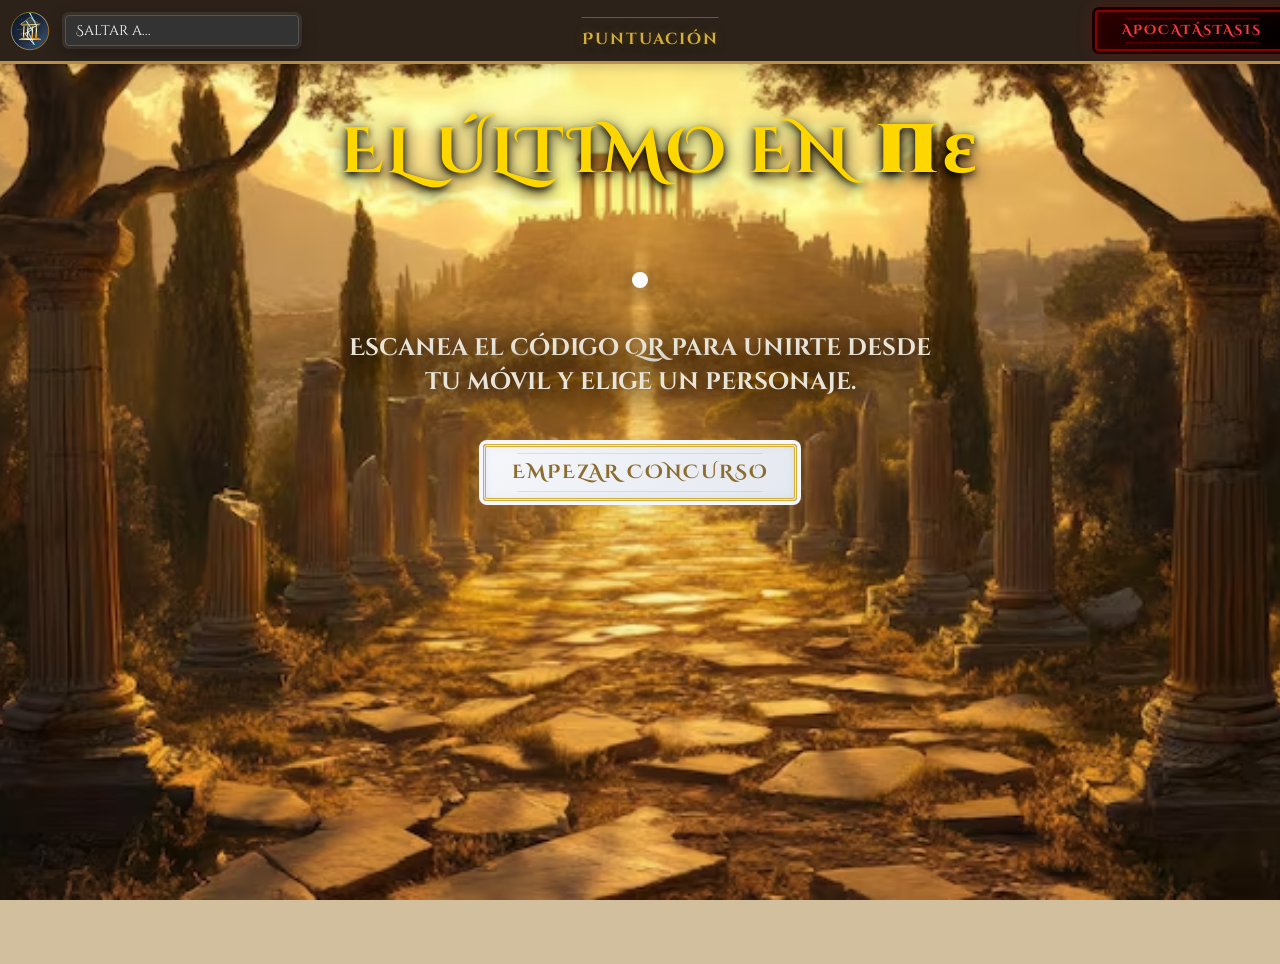
==== commit af994559: "Revert "retoques" This reverts commit 9c7755860bbc4d281fc7ba50b4b768d6e230069c." ====
--- a/index.html
+++ b/index.html
@@ -134,7 +134,7 @@
         </button>
       </div>
     </div>
-    <button id="spinBtn" class="boton-mitologico">Invocación del destino</button>
+    <button id="spinBtn">Girar ruleta</button>
   </div>
 
   <!-- Juego 1º WorldGuessr -->
@@ -199,26 +199,21 @@
   </div>
 
   <!--Pantalla Ranking-->
-  <div id="screenRanking" style="display: none; width: 100%; max-width: 600px; margin: 0 auto; padding: 20px; display: flex; flex-direction: column; align-items: center;">
-  
-  <h3 class="titulo-olimpico" style="text-align: center; margin-bottom: 20px;">
-    Pódium
-  </h3>
-
-  <div class="tabla-templo-contenedor" style="max-width: 100%; width: 100%;">
-    <table class="tabla-mitologica">
+  <div id="screenRanking" style="display:none;">
+    <h3 style="text-align: center;">Ranking</h3>
+    <table>
       <thead>
         <tr>
           <th>Pos</th>
-          <th style="text-align: left; padding-left: 15px;">Dios</th>
-          <th>Puntos</th>
+          <th>Participante</th>
+          <th>Puntuación</th>
         </tr>
       </thead>
-      <tbody id="listaRankingTVActivos"></tbody>
+      <tbody id="listaRankingActivos"></tbody>
     </table>
-  </div>
-  
-</div>
+    <button id="nextGameBtn">Siguiente juego</button> <!-- Aquí va a la ruleta cambiando el game al siguiente-->
+  </div>
+
 
   <!-- Juego 2º GuessSong-->
 
--- a/style.css
+++ b/style.css
@@ -1095,36 +1095,3 @@
   min-height: 100vh; 
   margin: 0;
 }
-
-/* Botón estilo Oro del Olimpo */
-.boton-mitologico {
-  background: linear-gradient(135deg, #b8860b, #ffd700, #aa7c11);
-  color: #1a120b;
-  font-family: 'Cinzel', 'Times New Roman', serif;
-  font-size: 1.1rem;
-  font-weight: bold;
-  text-transform: uppercase;
-  letter-spacing: 2px;
-  padding: 12px 28px;
-  border: 2px solid #ffd700;
-  border-radius: 4px;
-  box-shadow: 0 0 15px rgba(255, 215, 0, 0.4), inset 0 0 8px rgba(26, 18, 11, 0.6);
-  cursor: pointer;
-  text-shadow: 1px 1px 0px rgba(255, 255, 255, 0.5);
-  transition: all 0.3s ease-in-out;
-}
-
-/* Efecto al pasar el ratón (Resplandor Divino) */
-.boton-mitologico:hover {
-  transform: scale(1.05);
-  box-shadow: 0 0 25px rgba(255, 215, 0, 0.8), inset 0 0 5px rgba(255, 255, 255, 0.4);
-  color: #ffffff;
-  text-shadow: 0 0 8px rgba(255, 255, 255, 0.8);
-  background: linear-gradient(135deg, #ffd700, #fff7c2, #b8860b);
-}
-
-/* Efecto al hacer clic (Presión del Destino) */
-.boton-mitologico:active {
-  transform: scale(0.98);
-  box-shadow: 0 0 10px rgba(255, 215, 0, 0.5);
-}
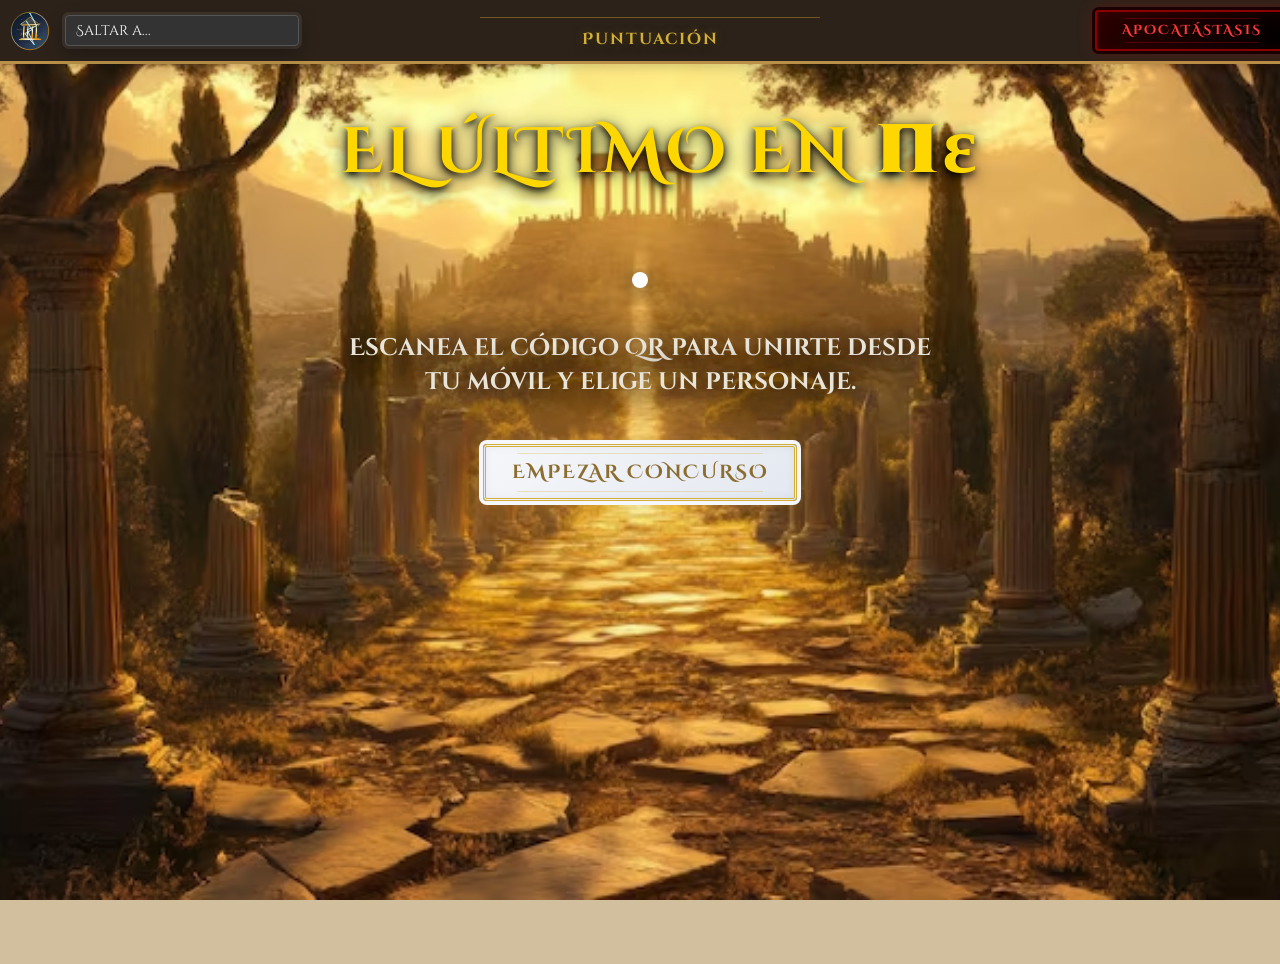
==== commit edb46c25: "jhmn" ====
--- a/index.html
+++ b/index.html
@@ -134,7 +134,7 @@
         </button>
       </div>
     </div>
-    <button id="spinBtn">Girar ruleta</button>
+    <button id="spinBtn" class="boton-mitologico">Invocación del destino</button>
   </div>
 
   <!-- Juego 1º WorldGuessr -->
@@ -200,20 +200,21 @@
 
   <!--Pantalla Ranking-->
   <div id="screenRanking" style="display:none;">
-    <h3 style="text-align: center;">Ranking</h3>
-    <table>
-      <thead>
-        <tr>
-          <th>Pos</th>
-          <th>Participante</th>
-          <th>Puntuación</th>
-        </tr>
-      </thead>
-      <tbody id="listaRankingActivos"></tbody>
-    </table>
-    <button id="nextGameBtn">Siguiente juego</button> <!-- Aquí va a la ruleta cambiando el game al siguiente-->
-  </div>
-
+    <h3 class="titulo-olimpico" style="margin-top: 10px;">Pódium</h3>
+
+    <div class="tabla-templo-contenedor">
+      <table class="tabla-mitologica">
+        <thead>
+          <tr>
+            <th>Pos</th>
+            <th>Dios</th>
+            <th>Puntos</th>
+          </tr>
+        </thead>
+        <tbody id="listaRankingActivos"></tbody>
+      </table>
+    </div>
+  </div>
 
   <!-- Juego 2º GuessSong-->
 
@@ -818,7 +819,7 @@
       <div id="listaRespuestas">Cargando respuestas...</div>
 
       <br>
-      <div style="margin:10px 0; color:rgb(222, 207, 207);">
+      <div style="margin:10px 0; color:rgb(0, 0, 0);">
         <label>Penalización:</label>
 
         <button id="penal1" class="boton-penalizacion boton-penalizacion-activo">
--- a/style.css
+++ b/style.css
@@ -665,17 +665,12 @@
   background: #d4af37;
   color: #3b2f1a;
   border-color: #f2d16b;
-  box-shadow: 0 0 14px rgba(212, 175, 55, 0.9);
-  transform: scale(1.05);
-}
-
-#listaRespuestas {
-  background: #3b2f1a;   /* marrón oscuro olímpico */
-  color: #ffffff;       /* texto blanco */
-  padding: 15px;
-  border-radius: 8px;
-  min-height: 100px;
-}
+  box-shadow: 0 0 12px rgba(212, 175, 55, 0.7);
+}
+
+
+
+/*El último teorema*/
 
 /* Contenedor */
 .greek-item {
@@ -683,11 +678,10 @@
   padding: 12px 16px;
   border: 1px solid #c9b77d;
   border-radius: 10px;
-  background: rgba(255, 250, 235, 0.12);
-  box-shadow: 0 4px 10px rgba(0, 0, 0, 0.25);
+  background: rgba(255, 250, 235, 0.7);
+  box-shadow: 0 4px 10px rgba(0, 0, 0, 0.08);
   position: relative;
   overflow: hidden;
-  color: #ffffff;   /* 🔥 FIX IMPORTANTE */
 }
 
 /* Detalle ornamental tipo “marco antiguo” */
@@ -706,7 +700,7 @@
   align-items: center;
   cursor: pointer;
   gap: 10px;
-  color: #ffffff;  /* blanco */
+  color: #3b2f1b;
   font-size: 16px;
 }
 
@@ -1076,9 +1070,6 @@
 
 
 body {
-  /* Indica que el fondo usará una imagen */
-  background-image: url('tu-imagen-de-fondo.jpg'); 
-
   /* Evita que la imagen se repita si es más pequeña que la pantalla */
   background-repeat: no-repeat; 
 
@@ -1095,3 +1086,261 @@
   min-height: 100vh; 
   margin: 0;
 }
+
+/* Botón estilo Oro del Olimpo */
+.boton-mitologico {
+  background: linear-gradient(135deg, #b8860b, #ffd700, #aa7c11);
+  color: #1a120b;
+  font-family: 'Cinzel', 'Times New Roman', serif;
+  font-size: 1.1rem;
+  font-weight: bold;
+  text-transform: uppercase;
+  letter-spacing: 2px;
+  padding: 12px 28px;
+  border: 2px solid #ffd700;
+  border-radius: 4px;
+  box-shadow: 0 0 15px rgba(255, 215, 0, 0.4), inset 0 0 8px rgba(26, 18, 11, 0.6);
+  cursor: pointer;
+  text-shadow: 1px 1px 0px rgba(255, 255, 255, 0.5);
+  transition: all 0.3s ease-in-out;
+}
+
+/* Efecto al pasar el ratón (Resplandor Divino) */
+.boton-mitologico:hover {
+  transform: scale(1.05);
+  box-shadow: 0 0 25px rgba(255, 215, 0, 0.8), inset 0 0 5px rgba(255, 255, 255, 0.4);
+  color: #ffffff;
+  text-shadow: 0 0 8px rgba(255, 255, 255, 0.8);
+  background: linear-gradient(135deg, #ffd700, #fff7c2, #b8860b);
+}
+
+/* Efecto al hacer clic (Presión del Destino) */
+.boton-mitologico:active {
+  transform: scale(0.98);
+  box-shadow: 0 0 10px rgba(255, 215, 0, 0.5);
+}
+
+
+
+
+/* ==========================================
+   FORZAR CENTRADO HORIZONTAL Y ARRIBA EN VERTICAL (REPARADO)
+   ========================================== */
+#screenRanking {
+  display: flex; 
+  flex-direction: column;
+  justify-content: flex-start; /* Alinea arriba en vertical */
+  align-items: center;         /* Centra perfecto hacia los lados */
+  
+  width: 100%;
+  height: 100%;             
+  padding: 15px;
+  box-sizing: border-box;
+}
+
+/* Alineación e imán al centro para los bloques internos */
+.titulo-olimpico {
+  text-align: center;
+  width: 100%;
+  margin: 5px auto 12px auto;
+}
+
+.oraculo-banner {
+  width: 100%;
+  max-width: 340px;         
+  margin: 0 auto 15px auto;
+  box-sizing: border-box;
+}
+
+.tabla-templo-contenedor {
+  width: 100%;
+  max-width: 340px;         
+  margin: 0 auto;           
+  box-shadow: 0 10px 25px rgba(0, 0, 0, 0.2);
+}
+
+.tabla-mitologica {
+  width: 100%;              
+  border-collapse: collapse;
+}
+
+
+.titulo-olimpico {
+  color: #b89728;
+  margin: 0;
+  font-size: 2rem;
+  text-transform: uppercase;
+  letter-spacing: 3px;
+  border-bottom: 2px solid #d4af37;
+  padding-bottom: 8px;
+  width: 100%;
+}
+/* Alineación e imán al centro para los bloques internos */
+.titulo-olimpico {
+  text-align: center;
+  width: 100%;
+  margin: 5px auto 12px auto;
+}
+.pantalla-juego-mitologica .titulo-olimpico {
+  font-size: 1.5rem !important;
+  margin-top: 0 !important;
+  margin-bottom: 4px !important;
+}
+
+/* Mensaje del Oráculo Banner */
+.oraculo-banner {
+  width: 100%;
+  max-width: 450px;
+  background-color: #1c2833;
+  border: 2px solid #b89047;
+  border-radius: 6px;
+  padding: 12px;
+  margin-top: 10px;
+  box-shadow: inset 0 0 10px rgba(212, 175, 55, 0.2);
+}
+
+.oraculo-banner {
+  width: 100%;
+  max-width: 340px;         
+  margin: 0 auto 15px auto;
+  box-sizing: border-box;
+}
+
+.oraculo-texto {
+  color: #f4efe2;
+  font-size: 0.9rem;
+  line-height: 1.4;
+  display: block;
+}
+.oraculo-texto b {
+  color: #f1e983; /* Resalta datos en oro */
+}
+.tabla-templo-contenedor {
+  width: 100%;
+  max-width: 340px;         
+  margin: 0 auto;           
+  box-shadow: 0 10px 25px rgba(0, 0, 0, 0.2);
+}
+.tabla-templo-contenedor {
+  width: 100%;
+  max-width: 450px;
+  background: linear-gradient(135deg, #f4f1ea 0%, #e8e4d9 100%); /* Textura mármol suave */
+  border: 4px double #d4af37; /* Marco doble dorado */
+  border-radius: 6px;
+  box-shadow: 0 10px 25px rgba(0, 0, 0, 0.2);
+  margin-top: 15px;
+  overflow: hidden;
+}
+
+.tabla-mitologica {
+  width: 100%;
+  border-collapse: collapse;
+  color: #1c2833;
+}
+
+.tabla-mitologica thead {
+  background-color: #1c2833; /* Fondo oscuro elegante */
+  color: #d4af37; /* Letras doradas */
+}
+
+.tabla-mitologica th {
+  padding: 12px 10px;
+  font-size: 0.95rem;
+  text-transform: uppercase;
+  letter-spacing: 1px;
+}
+
+.tabla-mitologica td {
+  padding: 10px 8px;
+  border-bottom: 1px solid rgba(184, 144, 71, 0.2);
+  font-size: 0.95rem;
+  vertical-align: middle;
+}
+
+/* Celda con Avatar e imagen */
+.heroe-celda {
+  display: flex;
+  align-items: center;
+  gap: 10px;
+  text-align: left;
+}
+
+.avatar-ranking {
+  width: 32px;
+  height: 32px;
+  border-radius: 50%;
+  border: 2px solid #b89047;
+  object-fit: cover;
+  background-color: #3e3220;
+}
+
+/* Celda de posición y tendencias */
+.pos-celda {
+  display: flex;
+  align-items: center;
+  gap: 6px;
+  justify-content: center;
+}
+
+.tendencia-sube { color: #27ae60; font-weight: bold; font-size: 1.1em; } /* Verde */
+.tendencia-baja { color: #c0392b; font-weight: bold; font-size: 1.1em; } /* Rojo */
+.tendencia-igual { color: #7f8c8d; font-size: 0.9em; }
+
+/* Insignia de puntuación */
+.puntos-badge {
+  background-color: #3e3220;
+  color: #f1e983;
+  padding: 4px 8px;
+  border-radius: 4px;
+  font-size: 0.85rem;
+  font-weight: bold;
+  border: 1px solid #b89047;
+  white-space: nowrap;
+}
+
+/* Resaltado divino si es mi fila */
+.mi-fila-divina {
+  background-color: rgba(212, 175, 55, 0.25) !important; /* Oro traslúcido */
+  border-left: 5px solid #d4af37;
+  animation: pulsoDivino 2s infinite alternate;
+}
+
+/* Mensaje del Oráculo Banner */
+.oraculo-banner {
+  width: 100%;
+  max-width: 450px;
+  background-color: #1c2833;
+  border: 2px solid #b89047;
+  border-radius: 6px;
+  padding: 12px;
+  margin-top: 10px;
+  box-shadow: inset 0 0 10px rgba(212, 175, 55, 0.2);
+}
+/* El contenedor principal debe ser relativo para que el panel se posicione respecto a él */
+.myth-details {
+  position: relative; 
+  display: block;
+  width: 100%;
+  max-width: 340px; /* O el ancho máximo que estés usando */
+  margin: 15px auto 0 auto;
+  /* Eliminamos paddings excesivos que puedan recalcular el centro */
+}
+
+/* El panel que aparece al abrirse */
+.myth-panel {
+  position: absolute;
+  top: 100%; /* Se posiciona justo debajo del summary */
+  left: 50%;
+  transform: translateX(-50%); /* Lo centra perfectamente respecto al summary */
+  width: 100%;
+  z-index: 100; /* Asegura que flote por encima de cualquier otro elemento inferior */
+  
+  /* Tus estilos visuales actuales se mantienen intactos */
+  margin-top: 5px; 
+  padding: 12px;
+  background: linear-gradient(135deg, #f5f0e6 0%, #e8e4d8 100%);
+  border: 2px solid #d4af37;
+  border-radius: 10px;
+  box-shadow: 0 8px 25px rgba(0, 0, 0, 0.4); /* Sombra un poco más pronunciada para el efecto flotante */
+  color: #3b2f1a;
+}
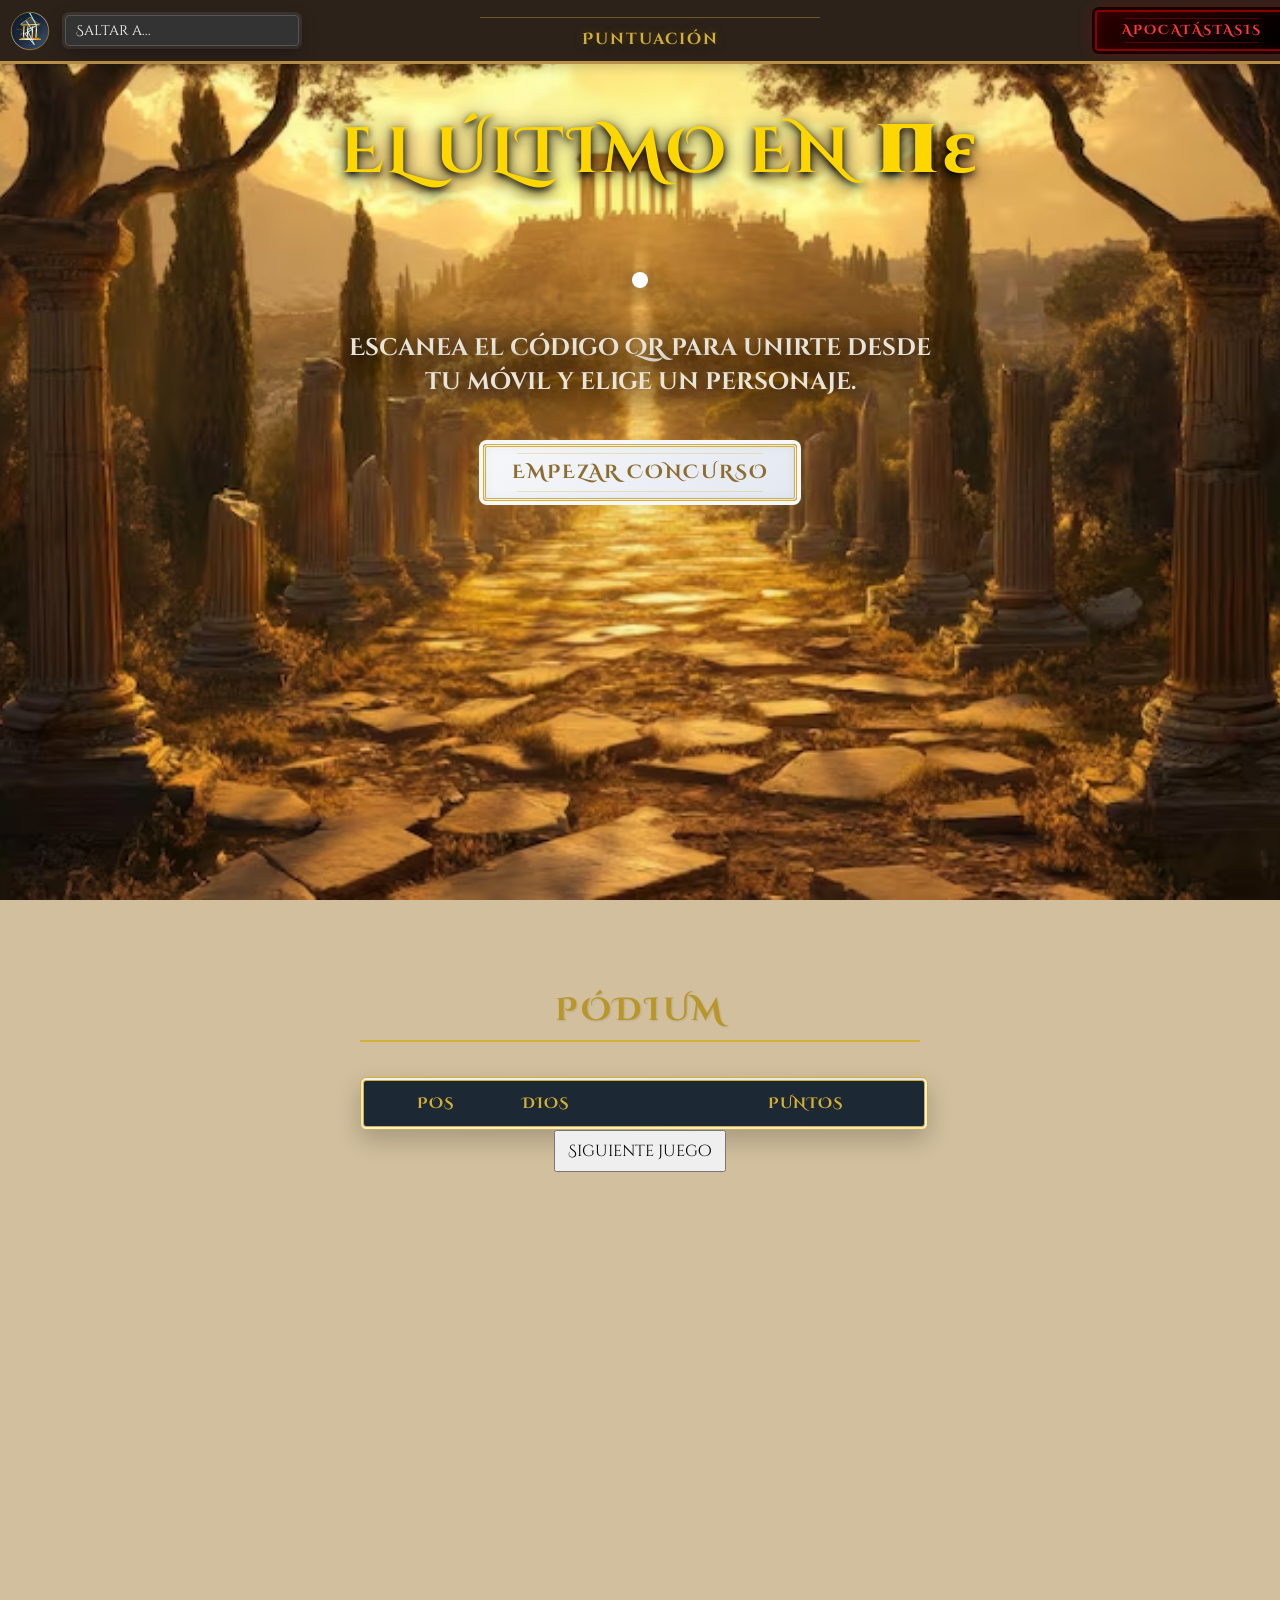
==== commit 0b86f621: "Merge branch 'main' of https://github.com/pablons2002/el-ultimo-en-pie" ====
--- a/index.html
+++ b/index.html
@@ -134,7 +134,7 @@
         </button>
       </div>
     </div>
-    <button id="spinBtn" class="boton-mitologico">Invocación del destino</button>
+    <button id="spinBtn">Girar ruleta</button>
   </div>
 
   <!-- Juego 1º WorldGuessr -->
@@ -199,22 +199,26 @@
   </div>
 
   <!--Pantalla Ranking-->
-  <div id="screenRanking" style="display:none;">
-    <h3 class="titulo-olimpico" style="margin-top: 10px;">Pódium</h3>
-
-    <div class="tabla-templo-contenedor">
-      <table class="tabla-mitologica">
-        <thead>
-          <tr>
-            <th>Pos</th>
-            <th>Dios</th>
-            <th>Puntos</th>
-          </tr>
-        </thead>
-        <tbody id="listaRankingActivos"></tbody>
-      </table>
-    </div>
-  </div>
+  <div id="screenRanking" style="display: none; width: 100%; max-width: 600px; margin: 0 auto; padding: 20px; display: flex; flex-direction: column; align-items: center;">
+  
+  <h3 class="titulo-olimpico" style="text-align: center; margin-bottom: 20px;">
+    Pódium
+  </h3>
+
+  <div class="tabla-templo-contenedor" style="max-width: 100%; width: 100%;">
+    <table class="tabla-mitologica">
+      <thead>
+        <tr>
+          <th>Pos</th>
+          <th style="text-align: left; padding-left: 15px;">Dios</th>
+          <th>Puntos</th>
+        </tr>
+      </thead>
+      <tbody id="listaRankingTVActivos"></tbody>
+    </table>
+  </div>
+  <button id="nextGameBtn">Siguiente juego</button> <!-- Aquí va a la ruleta cambiando el game al siguiente-->
+</div>
 
   <!-- Juego 2º GuessSong-->
 
@@ -819,7 +823,7 @@
       <div id="listaRespuestas">Cargando respuestas...</div>
 
       <br>
-      <div style="margin:10px 0; color:rgb(0, 0, 0);">
+      <div style="margin:10px 0; color:rgb(222, 207, 207);">
         <label>Penalización:</label>
 
         <button id="penal1" class="boton-penalizacion boton-penalizacion-activo">
--- a/style.css
+++ b/style.css
@@ -665,12 +665,17 @@
   background: #d4af37;
   color: #3b2f1a;
   border-color: #f2d16b;
-  box-shadow: 0 0 12px rgba(212, 175, 55, 0.7);
-}
-
-
-
-/*El último teorema*/
+  box-shadow: 0 0 14px rgba(212, 175, 55, 0.9);
+  transform: scale(1.05);
+}
+
+#listaRespuestas {
+  background: #3b2f1a;   /* marrón oscuro olímpico */
+  color: #ffffff;       /* texto blanco */
+  padding: 15px;
+  border-radius: 8px;
+  min-height: 100px;
+}
 
 /* Contenedor */
 .greek-item {
@@ -678,10 +683,11 @@
   padding: 12px 16px;
   border: 1px solid #c9b77d;
   border-radius: 10px;
-  background: rgba(255, 250, 235, 0.7);
-  box-shadow: 0 4px 10px rgba(0, 0, 0, 0.08);
+  background: rgba(255, 250, 235, 0.12);
+  box-shadow: 0 4px 10px rgba(0, 0, 0, 0.25);
   position: relative;
   overflow: hidden;
+  color: #ffffff;   /* 🔥 FIX IMPORTANTE */
 }
 
 /* Detalle ornamental tipo “marco antiguo” */
@@ -700,7 +706,7 @@
   align-items: center;
   cursor: pointer;
   gap: 10px;
-  color: #3b2f1b;
+  color: #ffffff;  /* blanco */
   font-size: 16px;
 }
 
@@ -779,21 +785,32 @@
 }
 
 .greek-frame {
-  display: flex;
+  display: inline-flex;
   flex-direction: column;
   align-items: center;
   justify-content: center;
 
-  padding: 30px;
+  padding: 20px;
   border-radius: 20px;
 
-  border: 3px solid #d4af37;
-  /* dorado */
-  background: #fffdf7;
-
-  box-shadow: 0 10px 30px rgba(0, 0, 0, 0.1);
+  border: 3px solid rgba(212, 175, 55, 0.7);
+  background: rgba(255, 253, 247, 0.15);
+
+  backdrop-filter: blur(10px);
+  -webkit-backdrop-filter: blur(10px);
+
+  box-shadow: 0 10px 25px rgba(0, 0, 0, 0.15);
 
   text-align: center;
+
+  width: fit-content;
+  max-width: 90%;
+
+  /* 🔥 CENTRADO + BAJAR */
+  position: absolute;
+  top: 55%;              /* 👈 más abajo que centro */
+  left: 50%;
+  transform: translate(-50%, -50%);
 }
 
 .greek-img {
@@ -810,7 +827,7 @@
 .greek-title {
   font-size: 18px;
   letter-spacing: 3px;
-  color: #777;
+  color: #b8860b;
   margin-bottom: 15px;
 }
 
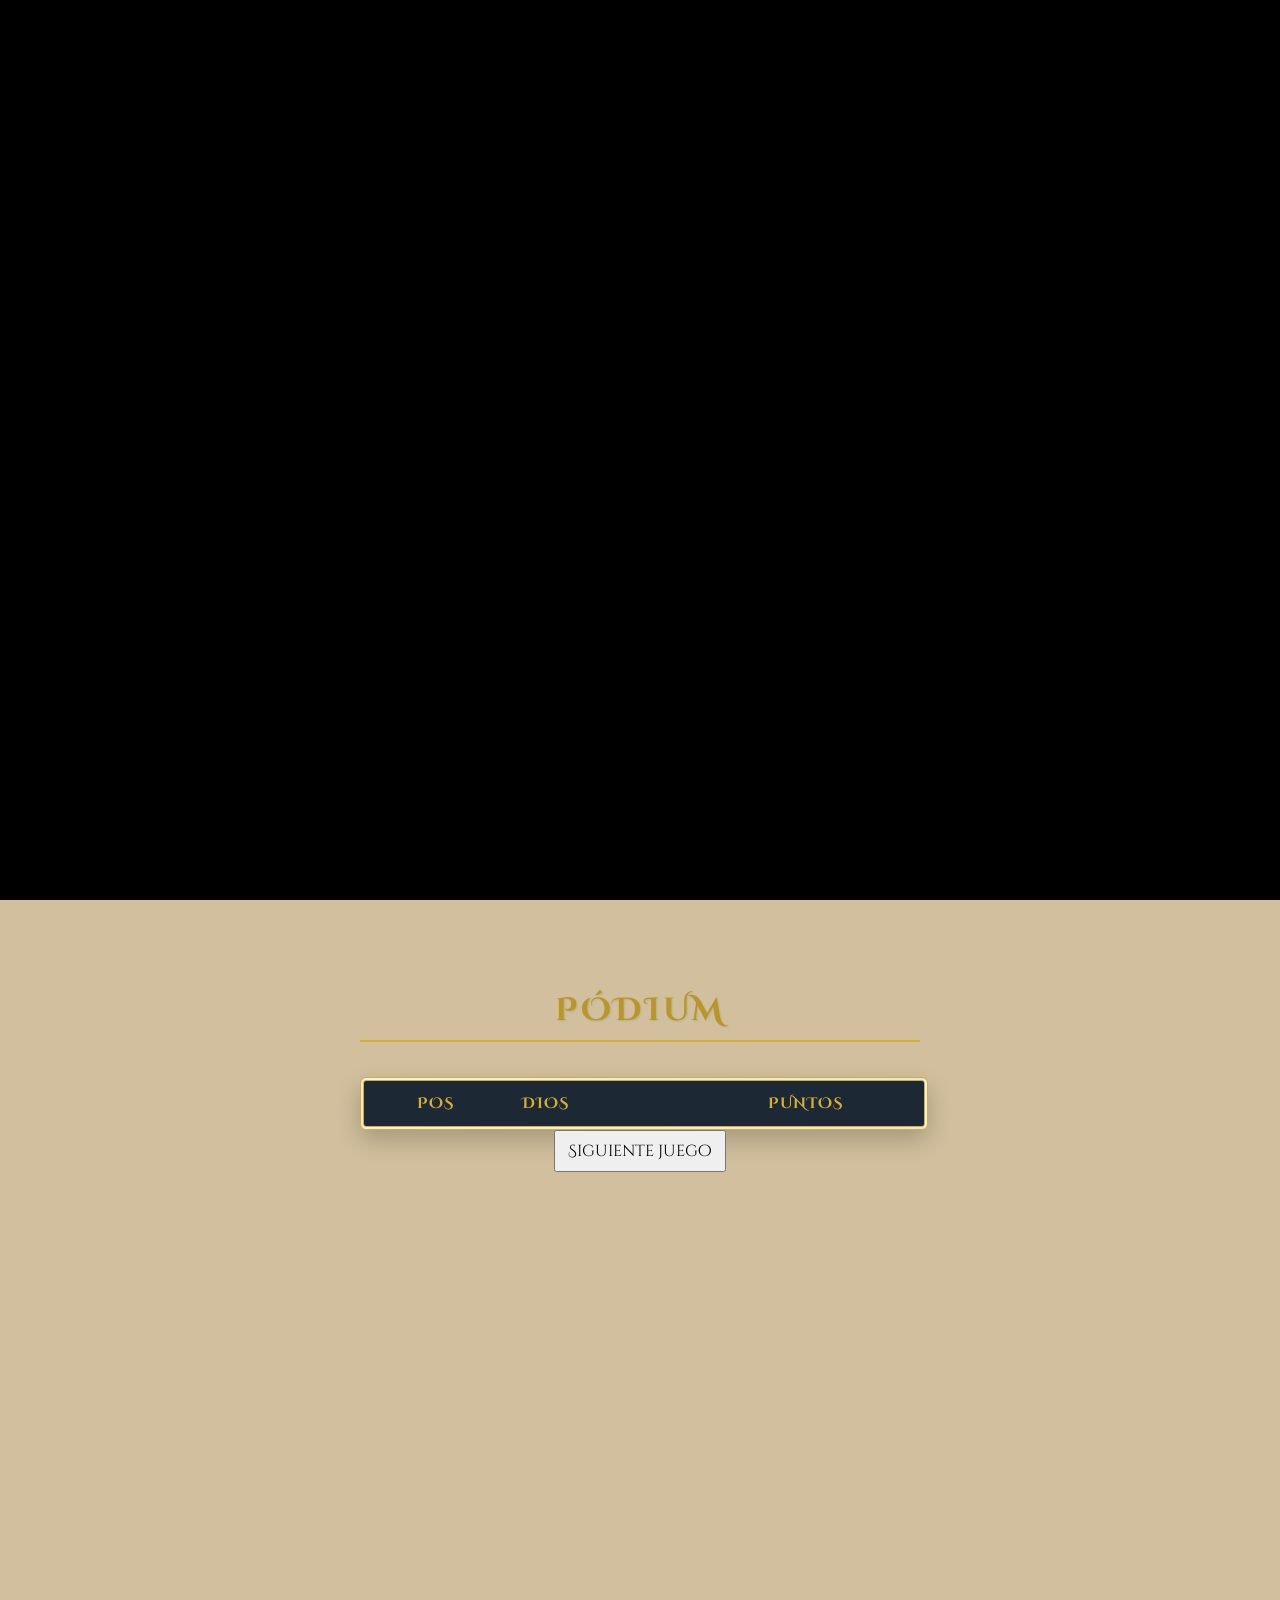
==== commit ca54f711: "vídeo inicial" ====
--- a/index.html
+++ b/index.html
@@ -14,6 +14,13 @@
 </head>
 
 <body>
+
+  <div id="introVideoContainer">
+    <video id="introVideo" autoplay muted playsinline>
+      <source src="assets\videos\inicioPortada.mov" type="video/mp4">
+    </video>
+  </div>
+
   <script src="https://cdnjs.cloudflare.com/ajax/libs/qrcodejs/1.0.0/qrcode.min.js"></script>
   <!-- Conexión a Firebase -->
   <script type="module">
@@ -35,58 +42,58 @@
   </script>
 
   <script type="module" src="tv.js"></script>
-<header id="userHeader"
-  style="display: flex; align-items: center; justify-content: space-between; padding: 10px; background: rgb(44, 34, 26); position: relative;">
-  
-  <div style="display: flex; align-items: center; gap: 15px;">
-    <img src="images/iconoWeb.svg" width="40">
-
-    <div class="quick-nav">
-      <select id="selectorJuegosRapidos" onchange="navegacionRapidaJuegos(this.value)"
-        style="padding: 5px 10px; font-size: 0.9rem; border-radius: 4px; cursor: pointer; background: #333; color: white; border: 1px solid #555;">
-        <option value="" selected disabled> Saltar a...</option>
-        <option value="WorldGuessr"> El viaje de Ulises</option>
-        <option value="GuessSong"> El canto de Orfeo</option>
-        <option value="GlassTower"> La torre de Dédalo</option>
-        <option value="IrrationalPrice"> El conteo de las moiras</option>
-        <option value="Votes"> El veredicto de los dioses </option>
-        <option value="SymbolZone"> El oráculo de Delfos </option>
-        <option value="NumbersAndLetters"> El cálculo de Láquesis </option>
-        <option value="TheLiar"> El juicio de Epimeteo </option>
-        <option value="LastTheorem"> El último teorema</option>
-      </select>
-    </div>
-  </div>
-
-  <details class="myth-details" style="position: absolute; left: 50%; transform: translateX(-50%); z-index: 10;">
-
-    <summary onclick="cargarJugadoresAjusteManual()">
-      Puntuación
-    </summary>
-
-    <div class="myth-panel">
-      <div class="myth-row">
-        <span>Selecciona jugador y puntos:</span>
-        <button onclick="cargarJugadoresAjusteManual()" title="Recargar lista">
-          R
-        </button>
-      </div>
-
-      <select id="selectAjusteManualJugador">
-        <option value="">-- Seleccionar Jugador --</option>
-      </select>
-
-      <div class="myth-actions">
-        <input type="number" id="inputAjusteManualPuntos" placeholder="Ej: 5 o -2">
-        <button onclick="aplicarAjusteManualFirebase(this)">
-          Aplicar
-        </button>
-      </div>
-    </div>
-  </details>
-
-  <button id="selfDestruct"> Apocatástasis </button>
-</header>
+  <header id="userHeader"
+    style="display: flex; align-items: center; justify-content: space-between; padding: 10px; background: rgb(44, 34, 26); position: relative;">
+
+    <div style="display: flex; align-items: center; gap: 15px;">
+      <img src="images/iconoWeb.svg" width="40">
+
+      <div class="quick-nav">
+        <select id="selectorJuegosRapidos" onchange="navegacionRapidaJuegos(this.value)"
+          style="padding: 5px 10px; font-size: 0.9rem; border-radius: 4px; cursor: pointer; background: #333; color: white; border: 1px solid #555;">
+          <option value="" selected disabled> Saltar a...</option>
+          <option value="WorldGuessr"> El viaje de Ulises</option>
+          <option value="GuessSong"> El canto de Orfeo</option>
+          <option value="GlassTower"> La torre de Dédalo</option>
+          <option value="IrrationalPrice"> El conteo de las moiras</option>
+          <option value="Votes"> El veredicto de los dioses </option>
+          <option value="SymbolZone"> El oráculo de Delfos </option>
+          <option value="NumbersAndLetters"> El cálculo de Láquesis </option>
+          <option value="TheLiar"> El juicio de Epimeteo </option>
+          <option value="LastTheorem"> El último teorema</option>
+        </select>
+      </div>
+    </div>
+
+    <details class="myth-details" style="position: absolute; left: 50%; transform: translateX(-50%); z-index: 10;">
+
+      <summary onclick="cargarJugadoresAjusteManual()">
+        Puntuación
+      </summary>
+
+      <div class="myth-panel">
+        <div class="myth-row">
+          <span>Selecciona jugador y puntos:</span>
+          <button onclick="cargarJugadoresAjusteManual()" title="Recargar lista">
+            R
+          </button>
+        </div>
+
+        <select id="selectAjusteManualJugador">
+          <option value="">-- Seleccionar Jugador --</option>
+        </select>
+
+        <div class="myth-actions">
+          <input type="number" id="inputAjusteManualPuntos" placeholder="Ej: 5 o -2">
+          <button onclick="aplicarAjusteManualFirebase(this)">
+            Aplicar
+          </button>
+        </div>
+      </div>
+    </details>
+
+    <button id="selfDestruct"> Apocatástasis </button>
+  </header>
 
   <div id="screenSelect">
     <!-- Inicio del programa, pantalla inicial, intro (falta)-->
@@ -199,31 +206,32 @@
   </div>
 
   <!--Pantalla Ranking-->
-  <div id="screenRanking" style="display: none; width: 100%; max-width: 600px; margin: 0 auto; padding: 20px; display: flex; flex-direction: column; align-items: center;">
-  
-  <h3 class="titulo-olimpico" style="text-align: center; margin-bottom: 20px;">
-    Pódium
-  </h3>
-
-  <div class="tabla-templo-contenedor" style="max-width: 100%; width: 100%;">
-    <table class="tabla-mitologica">
-      <thead>
-        <tr>
-          <th>Pos</th>
-          <th style="text-align: left; padding-left: 15px;">Dios</th>
-          <th>Puntos</th>
-        </tr>
-      </thead>
-      <tbody id="listaRankingTVActivos"></tbody>
-    </table>
-  </div>
-  <button id="nextGameBtn">Siguiente juego</button> <!-- Aquí va a la ruleta cambiando el game al siguiente-->
-</div>
+  <div id="screenRanking"
+    style="display: none; width: 100%; max-width: 600px; margin: 0 auto; padding: 20px; display: flex; flex-direction: column; align-items: center;">
+
+    <h3 class="titulo-olimpico" style="text-align: center; margin-bottom: 20px;">
+      Pódium
+    </h3>
+
+    <div class="tabla-templo-contenedor" style="max-width: 100%; width: 100%;">
+      <table class="tabla-mitologica">
+        <thead>
+          <tr>
+            <th>Pos</th>
+            <th style="text-align: left; padding-left: 15px;">Dios</th>
+            <th>Puntos</th>
+          </tr>
+        </thead>
+        <tbody id="listaRankingTVActivos"></tbody>
+      </table>
+    </div>
+    <button id="nextGameBtn">Siguiente juego</button> <!-- Aquí va a la ruleta cambiando el game al siguiente-->
+  </div>
 
   <!-- Juego 2º GuessSong-->
 
   <div id="pantalla-juego">
-    <div id="screenGuessSong" style="display:none; background: #fdfbf7";>
+    <div id="screenGuessSong" style="display:none; background: #fdfbf7" ;>
       <div class="espaciador"></div>
 
       <div style="text-align: center; margin-bottom: 25px; border-bottom: 2px double #b89047; padding-bottom: 15px;">
@@ -259,7 +267,9 @@
     </p>
 
     <div id="contenedor-album-cover" style="margin: 15px auto; display: none; text-align: center; max-width: 280px;">
-      <img id="img-album-cover" style="width: 100%; height: auto; border-radius: 12px; margin-top: 10px; display: inline-block; box-shadow: 0 4px 15px rgba(0,0,0,0.12);" alt="Carátula del álbum" />
+      <img id="img-album-cover"
+        style="width: 100%; height: auto; border-radius: 12px; margin-top: 10px; display: inline-block; box-shadow: 0 4px 15px rgba(0,0,0,0.12);"
+        alt="Carátula del álbum" />
     </div>
 
     <p>
@@ -793,11 +803,12 @@
     style="display: none; background: #fbf9f3; color: white; padding: 30px; font-family: sans-serif;">
 
     <div style="text-align: center; margin-bottom: 25px; border-bottom: 2px double #b89047; padding-bottom: 15px;">
-        <h1 style="color: #8c6d31; margin: 0; font-size: 3rem; font-variant: small-caps; letter-spacing: 3px;">El último Teorema</h1>
-        <p style="color: #6e5d4f; font-size: 1.2rem; font-style: italic; margin-top: 5px;">En la última prueba, donde el 
-          destino se decide sin retorno, solo quienes resistan alcanzarán el umbral del Olimpo.</p>
-      </div>
-    
+      <h1 style="color: #8c6d31; margin: 0; font-size: 3rem; font-variant: small-caps; letter-spacing: 3px;">El último
+        Teorema</h1>
+      <p style="color: #6e5d4f; font-size: 1.2rem; font-style: italic; margin-top: 5px;">En la última prueba, donde el
+        destino se decide sin retorno, solo quienes resistan alcanzarán el umbral del Olimpo.</p>
+    </div>
+
     <div id="viewInicio" class="game-view">
       <p>Marca los jugadores que participarán en el juego</p>
       <div id="listaSeleccionJugadores" style="color: black"></div>
--- a/style.css
+++ b/style.css
@@ -35,6 +35,27 @@
   font-family: 'Cinzel Decorative', serif;
   text-align: center;
   min-height: 100vh;
+}
+
+#introVideoContainer {
+  position: fixed;
+  top: 0;
+  left: 0;
+  width: 100vw;
+  height: 100vh;
+
+  background: black;
+  display: flex;
+  justify-content: center;
+  align-items: center;
+
+  z-index: 99999;
+}
+
+#introVideo {
+  width: 100%;
+  height: 100%;
+  object-fit: cover; /* llena pantalla sin deformar */
 }
 
 /* Las pantallas por defecto son transparentes para heredar el beige, 
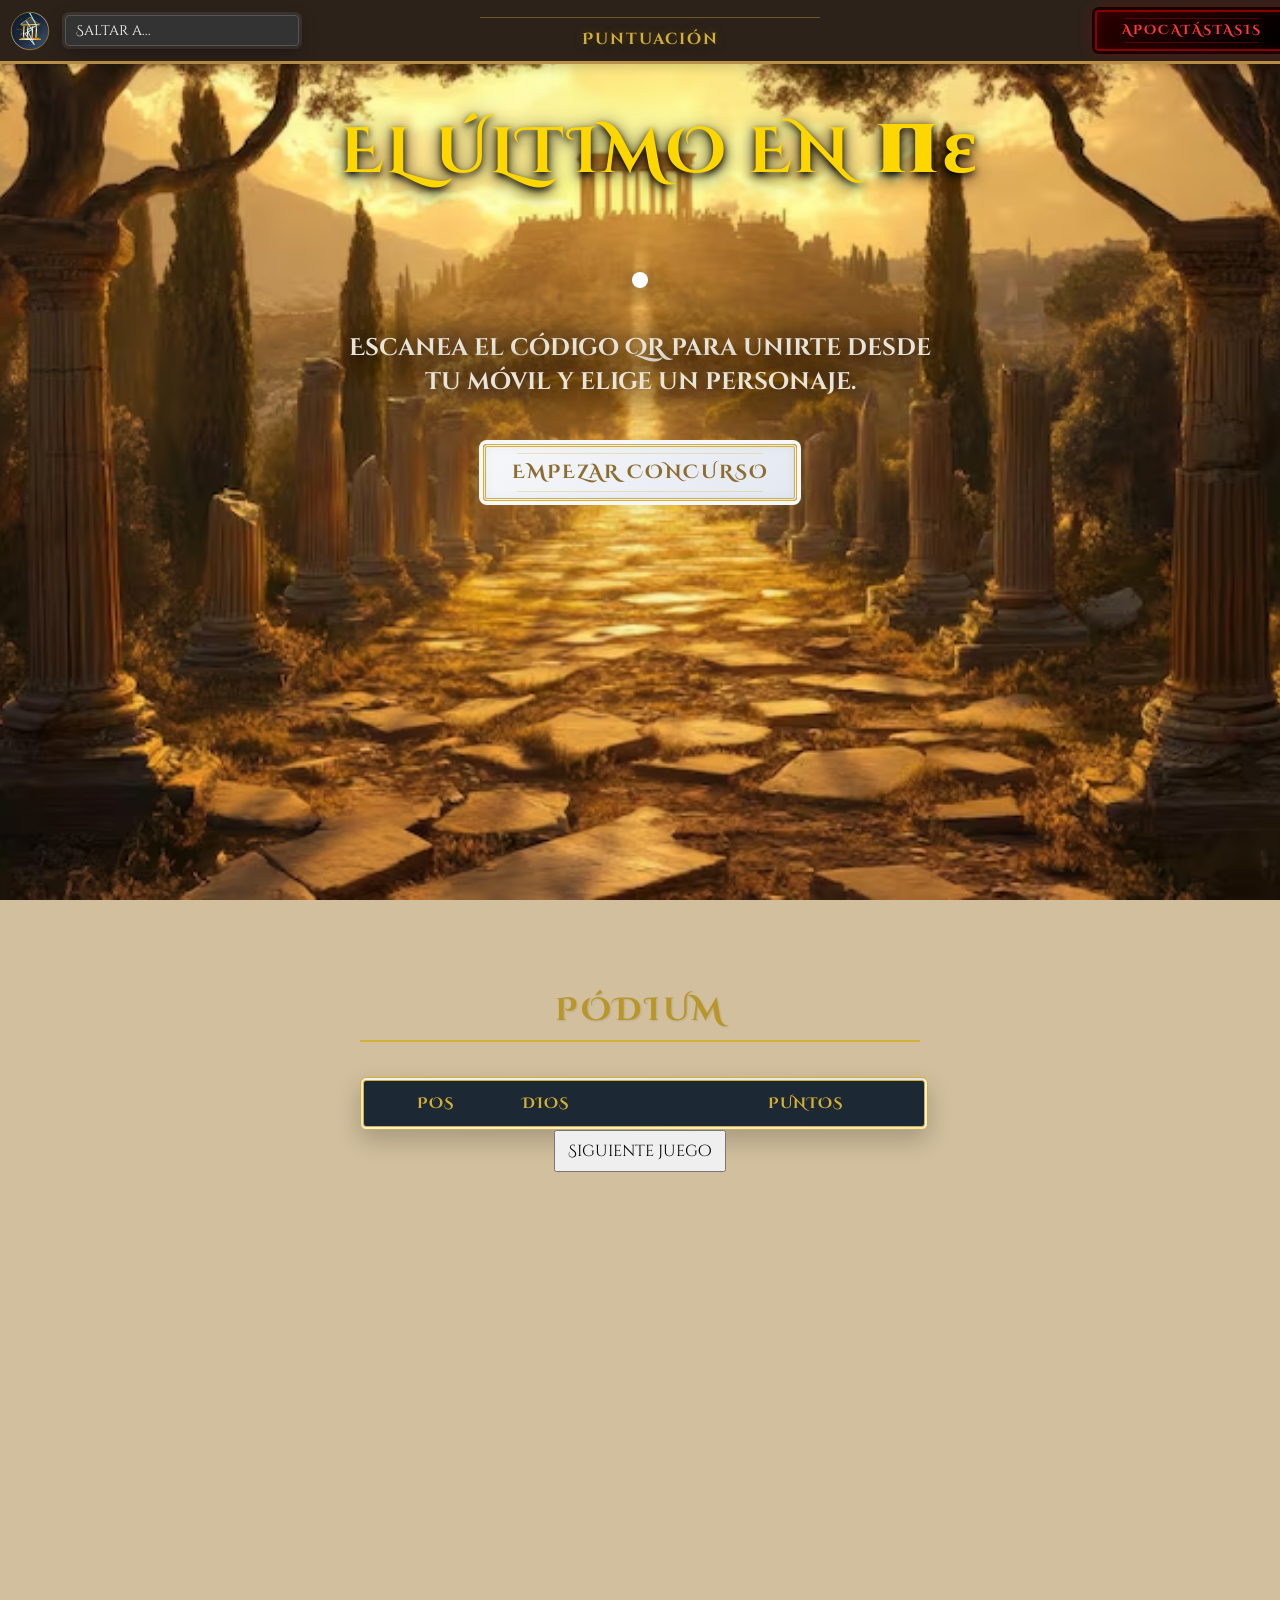
==== commit 369d9a7f: "fjaeopdv" ====
--- a/index.html
+++ b/index.html
@@ -14,13 +14,6 @@
 </head>
 
 <body>
-
-  <div id="introVideoContainer">
-    <video id="introVideo" autoplay muted playsinline>
-      <source src="assets\videos\inicioPortada.mov" type="video/mp4">
-    </video>
-  </div>
-
   <script src="https://cdnjs.cloudflare.com/ajax/libs/qrcodejs/1.0.0/qrcode.min.js"></script>
   <!-- Conexión a Firebase -->
   <script type="module">
@@ -42,58 +35,58 @@
   </script>
 
   <script type="module" src="tv.js"></script>
-  <header id="userHeader"
-    style="display: flex; align-items: center; justify-content: space-between; padding: 10px; background: rgb(44, 34, 26); position: relative;">
-
-    <div style="display: flex; align-items: center; gap: 15px;">
-      <img src="images/iconoWeb.svg" width="40">
-
-      <div class="quick-nav">
-        <select id="selectorJuegosRapidos" onchange="navegacionRapidaJuegos(this.value)"
-          style="padding: 5px 10px; font-size: 0.9rem; border-radius: 4px; cursor: pointer; background: #333; color: white; border: 1px solid #555;">
-          <option value="" selected disabled> Saltar a...</option>
-          <option value="WorldGuessr"> El viaje de Ulises</option>
-          <option value="GuessSong"> El canto de Orfeo</option>
-          <option value="GlassTower"> La torre de Dédalo</option>
-          <option value="IrrationalPrice"> El conteo de las moiras</option>
-          <option value="Votes"> El veredicto de los dioses </option>
-          <option value="SymbolZone"> El oráculo de Delfos </option>
-          <option value="NumbersAndLetters"> El cálculo de Láquesis </option>
-          <option value="TheLiar"> El juicio de Epimeteo </option>
-          <option value="LastTheorem"> El último teorema</option>
-        </select>
-      </div>
-    </div>
-
-    <details class="myth-details" style="position: absolute; left: 50%; transform: translateX(-50%); z-index: 10;">
-
-      <summary onclick="cargarJugadoresAjusteManual()">
-        Puntuación
-      </summary>
-
-      <div class="myth-panel">
-        <div class="myth-row">
-          <span>Selecciona jugador y puntos:</span>
-          <button onclick="cargarJugadoresAjusteManual()" title="Recargar lista">
-            R
-          </button>
-        </div>
-
-        <select id="selectAjusteManualJugador">
-          <option value="">-- Seleccionar Jugador --</option>
-        </select>
-
-        <div class="myth-actions">
-          <input type="number" id="inputAjusteManualPuntos" placeholder="Ej: 5 o -2">
-          <button onclick="aplicarAjusteManualFirebase(this)">
-            Aplicar
-          </button>
-        </div>
-      </div>
-    </details>
-
-    <button id="selfDestruct"> Apocatástasis </button>
-  </header>
+<header id="userHeader"
+  style="display: flex; align-items: center; justify-content: space-between; padding: 10px; background: rgb(44, 34, 26); position: relative;">
+  
+  <div style="display: flex; align-items: center; gap: 15px;">
+    <img src="images/iconoWeb.svg" width="40">
+
+    <div class="quick-nav">
+      <select id="selectorJuegosRapidos" onchange="navegacionRapidaJuegos(this.value)"
+        style="padding: 5px 10px; font-size: 0.9rem; border-radius: 4px; cursor: pointer; background: #333; color: white; border: 1px solid #555;">
+        <option value="" selected disabled> Saltar a...</option>
+        <option value="WorldGuessr"> El viaje de Ulises</option>
+        <option value="GuessSong"> El canto de Orfeo</option>
+        <option value="GlassTower"> La torre de Dédalo</option>
+        <option value="IrrationalPrice"> El conteo de las moiras</option>
+        <option value="Votes"> El veredicto de los dioses </option>
+        <option value="SymbolZone"> El oráculo de Delfos </option>
+        <option value="NumbersAndLetters"> El cálculo de Láquesis </option>
+        <option value="TheLiar"> El juicio de Epimeteo </option>
+        <option value="LastTheorem"> El último teorema</option>
+      </select>
+    </div>
+  </div>
+
+  <details class="myth-details" style="position: absolute; left: 50%; transform: translateX(-50%); z-index: 10;">
+
+    <summary onclick="cargarJugadoresAjusteManual()">
+      Puntuación
+    </summary>
+
+    <div class="myth-panel">
+      <div class="myth-row">
+        <span>Selecciona jugador y puntos:</span>
+        <button onclick="cargarJugadoresAjusteManual()" title="Recargar lista">
+          R
+        </button>
+      </div>
+
+      <select id="selectAjusteManualJugador">
+        <option value="">-- Seleccionar Jugador --</option>
+      </select>
+
+      <div class="myth-actions">
+        <input type="number" id="inputAjusteManualPuntos" placeholder="Ej: 5 o -2">
+        <button onclick="aplicarAjusteManualFirebase(this)">
+          Aplicar
+        </button>
+      </div>
+    </div>
+  </details>
+
+  <button id="selfDestruct"> Apocatástasis </button>
+</header>
 
   <div id="screenSelect">
     <!-- Inicio del programa, pantalla inicial, intro (falta)-->
@@ -206,32 +199,31 @@
   </div>
 
   <!--Pantalla Ranking-->
-  <div id="screenRanking"
-    style="display: none; width: 100%; max-width: 600px; margin: 0 auto; padding: 20px; display: flex; flex-direction: column; align-items: center;">
-
-    <h3 class="titulo-olimpico" style="text-align: center; margin-bottom: 20px;">
-      Pódium
-    </h3>
-
-    <div class="tabla-templo-contenedor" style="max-width: 100%; width: 100%;">
-      <table class="tabla-mitologica">
-        <thead>
-          <tr>
-            <th>Pos</th>
-            <th style="text-align: left; padding-left: 15px;">Dios</th>
-            <th>Puntos</th>
-          </tr>
-        </thead>
-        <tbody id="listaRankingTVActivos"></tbody>
-      </table>
-    </div>
-    <button id="nextGameBtn">Siguiente juego</button> <!-- Aquí va a la ruleta cambiando el game al siguiente-->
-  </div>
+  <div id="screenRanking" style="display: none; width: 100%; max-width: 600px; margin: 0 auto; padding: 20px; display: flex; flex-direction: column; align-items: center;">
+  
+  <h3 class="titulo-olimpico" style="text-align: center; margin-bottom: 20px;">
+    Pódium
+  </h3>
+
+  <div class="tabla-templo-contenedor" style="max-width: 100%; width: 100%;">
+    <table class="tabla-mitologica">
+      <thead>
+        <tr>
+          <th>Pos</th>
+          <th style="text-align: left; padding-left: 15px;">Dios</th>
+          <th>Puntos</th>
+        </tr>
+      </thead>
+      <tbody id="listaRankingActivos"></tbody>
+    </table>
+  </div>
+  <button id="nextGameBtn">Siguiente juego</button> <!-- Aquí va a la ruleta cambiando el game al siguiente-->
+</div>
 
   <!-- Juego 2º GuessSong-->
 
   <div id="pantalla-juego">
-    <div id="screenGuessSong" style="display:none; background: #fdfbf7" ;>
+    <div id="screenGuessSong" style="display:none; background: #fdfbf7";>
       <div class="espaciador"></div>
 
       <div style="text-align: center; margin-bottom: 25px; border-bottom: 2px double #b89047; padding-bottom: 15px;">
@@ -267,9 +259,7 @@
     </p>
 
     <div id="contenedor-album-cover" style="margin: 15px auto; display: none; text-align: center; max-width: 280px;">
-      <img id="img-album-cover"
-        style="width: 100%; height: auto; border-radius: 12px; margin-top: 10px; display: inline-block; box-shadow: 0 4px 15px rgba(0,0,0,0.12);"
-        alt="Carátula del álbum" />
+      <img id="img-album-cover" style="width: 100%; height: auto; border-radius: 12px; margin-top: 10px; display: inline-block; box-shadow: 0 4px 15px rgba(0,0,0,0.12);" alt="Carátula del álbum" />
     </div>
 
     <p>
@@ -803,12 +793,11 @@
     style="display: none; background: #fbf9f3; color: white; padding: 30px; font-family: sans-serif;">
 
     <div style="text-align: center; margin-bottom: 25px; border-bottom: 2px double #b89047; padding-bottom: 15px;">
-      <h1 style="color: #8c6d31; margin: 0; font-size: 3rem; font-variant: small-caps; letter-spacing: 3px;">El último
-        Teorema</h1>
-      <p style="color: #6e5d4f; font-size: 1.2rem; font-style: italic; margin-top: 5px;">En la última prueba, donde el
-        destino se decide sin retorno, solo quienes resistan alcanzarán el umbral del Olimpo.</p>
-    </div>
-
+        <h1 style="color: #8c6d31; margin: 0; font-size: 3rem; font-variant: small-caps; letter-spacing: 3px;">El último Teorema</h1>
+        <p style="color: #6e5d4f; font-size: 1.2rem; font-style: italic; margin-top: 5px;">En la última prueba, donde el 
+          destino se decide sin retorno, solo quienes resistan alcanzarán el umbral del Olimpo.</p>
+      </div>
+    
     <div id="viewInicio" class="game-view">
       <p>Marca los jugadores que participarán en el juego</p>
       <div id="listaSeleccionJugadores" style="color: black"></div>
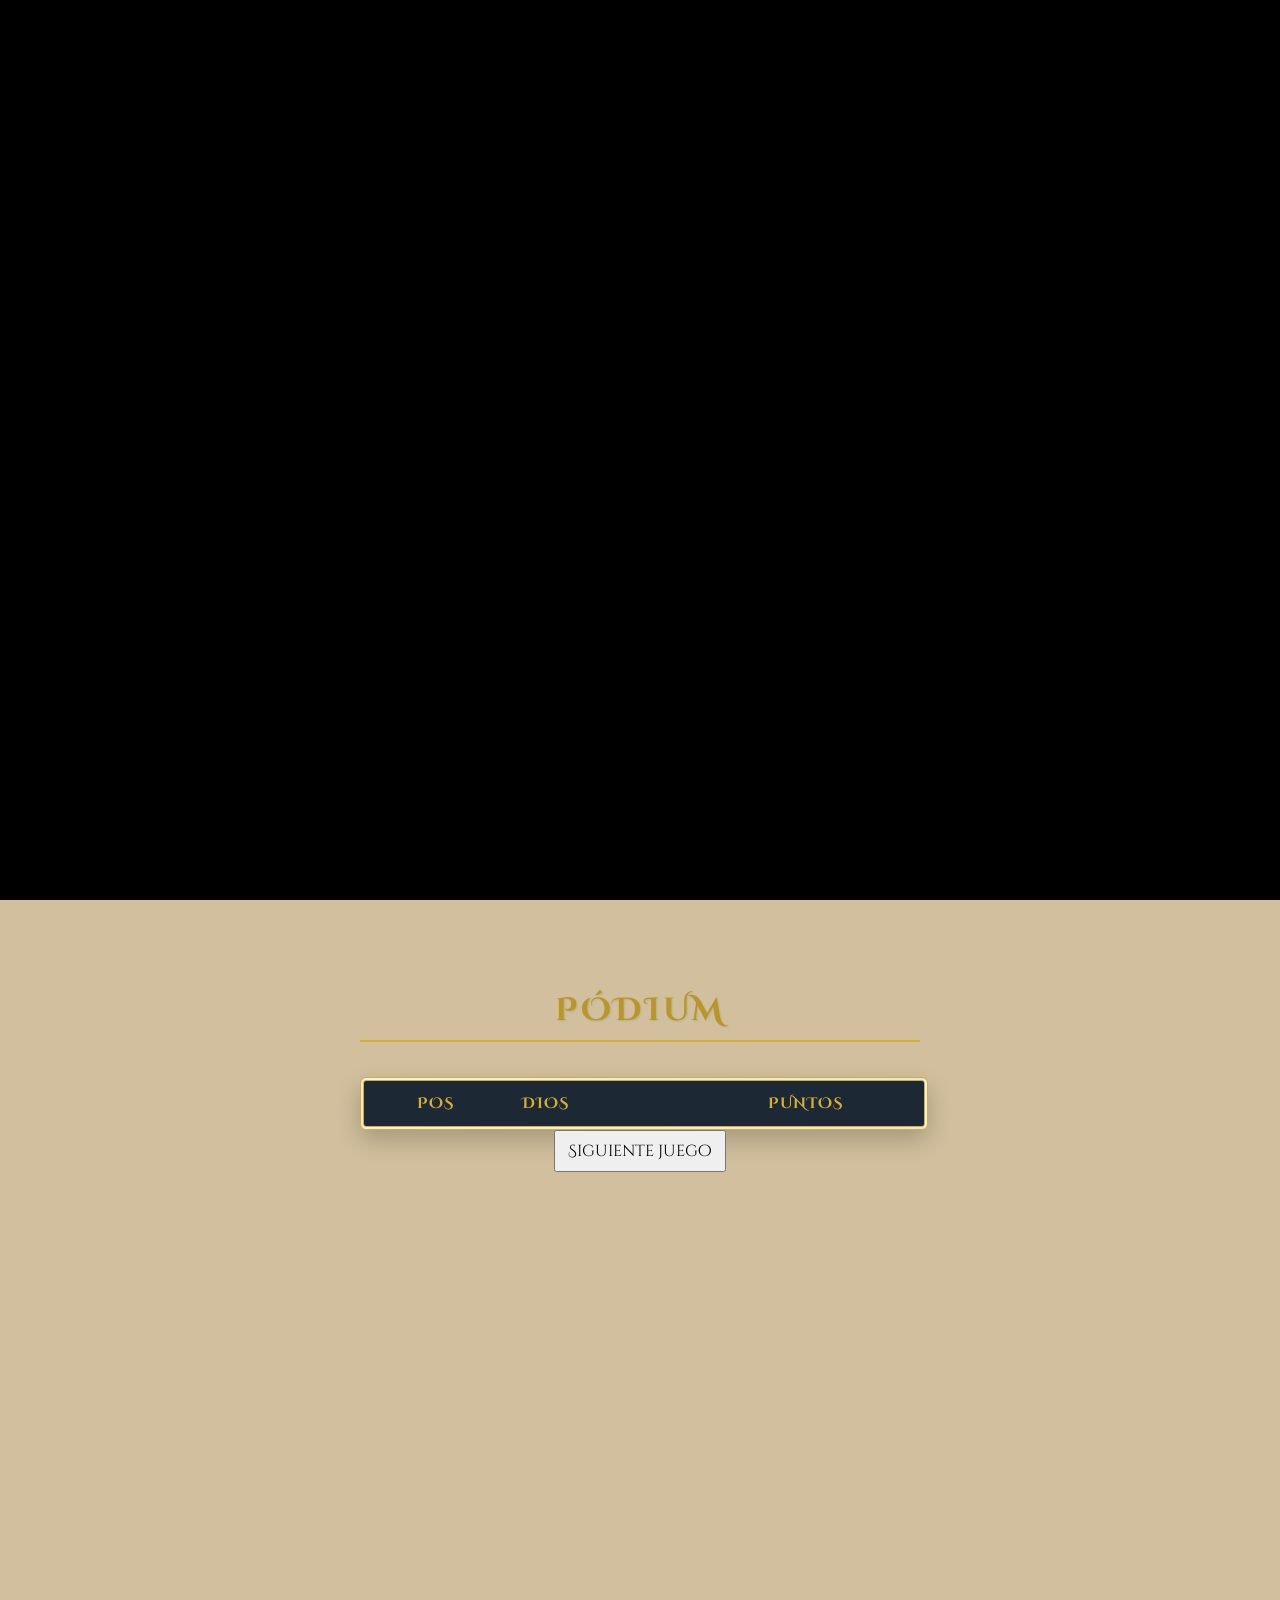
==== commit 0274945c: "Merge branch 'main' of https://github.com/pablons2002/el-ultimo-en-pie" ====
--- a/index.html
+++ b/index.html
@@ -14,6 +14,13 @@
 </head>
 
 <body>
+
+  <div id="introVideoContainer">
+    <video id="introVideo" autoplay muted playsinline>
+      <source src="assets\videos\inicioPortada.mov" type="video/mp4">
+    </video>
+  </div>
+
   <script src="https://cdnjs.cloudflare.com/ajax/libs/qrcodejs/1.0.0/qrcode.min.js"></script>
   <!-- Conexión a Firebase -->
   <script type="module">
@@ -35,58 +42,58 @@
   </script>
 
   <script type="module" src="tv.js"></script>
-<header id="userHeader"
-  style="display: flex; align-items: center; justify-content: space-between; padding: 10px; background: rgb(44, 34, 26); position: relative;">
-  
-  <div style="display: flex; align-items: center; gap: 15px;">
-    <img src="images/iconoWeb.svg" width="40">
-
-    <div class="quick-nav">
-      <select id="selectorJuegosRapidos" onchange="navegacionRapidaJuegos(this.value)"
-        style="padding: 5px 10px; font-size: 0.9rem; border-radius: 4px; cursor: pointer; background: #333; color: white; border: 1px solid #555;">
-        <option value="" selected disabled> Saltar a...</option>
-        <option value="WorldGuessr"> El viaje de Ulises</option>
-        <option value="GuessSong"> El canto de Orfeo</option>
-        <option value="GlassTower"> La torre de Dédalo</option>
-        <option value="IrrationalPrice"> El conteo de las moiras</option>
-        <option value="Votes"> El veredicto de los dioses </option>
-        <option value="SymbolZone"> El oráculo de Delfos </option>
-        <option value="NumbersAndLetters"> El cálculo de Láquesis </option>
-        <option value="TheLiar"> El juicio de Epimeteo </option>
-        <option value="LastTheorem"> El último teorema</option>
-      </select>
-    </div>
-  </div>
-
-  <details class="myth-details" style="position: absolute; left: 50%; transform: translateX(-50%); z-index: 10;">
-
-    <summary onclick="cargarJugadoresAjusteManual()">
-      Puntuación
-    </summary>
-
-    <div class="myth-panel">
-      <div class="myth-row">
-        <span>Selecciona jugador y puntos:</span>
-        <button onclick="cargarJugadoresAjusteManual()" title="Recargar lista">
-          R
-        </button>
-      </div>
-
-      <select id="selectAjusteManualJugador">
-        <option value="">-- Seleccionar Jugador --</option>
-      </select>
-
-      <div class="myth-actions">
-        <input type="number" id="inputAjusteManualPuntos" placeholder="Ej: 5 o -2">
-        <button onclick="aplicarAjusteManualFirebase(this)">
-          Aplicar
-        </button>
-      </div>
-    </div>
-  </details>
-
-  <button id="selfDestruct"> Apocatástasis </button>
-</header>
+  <header id="userHeader"
+    style="display: flex; align-items: center; justify-content: space-between; padding: 10px; background: rgb(44, 34, 26); position: relative;">
+
+    <div style="display: flex; align-items: center; gap: 15px;">
+      <img src="images/iconoWeb.svg" width="40">
+
+      <div class="quick-nav">
+        <select id="selectorJuegosRapidos" onchange="navegacionRapidaJuegos(this.value)"
+          style="padding: 5px 10px; font-size: 0.9rem; border-radius: 4px; cursor: pointer; background: #333; color: white; border: 1px solid #555;">
+          <option value="" selected disabled> Saltar a...</option>
+          <option value="WorldGuessr"> El viaje de Ulises</option>
+          <option value="GuessSong"> El canto de Orfeo</option>
+          <option value="GlassTower"> La torre de Dédalo</option>
+          <option value="IrrationalPrice"> El conteo de las moiras</option>
+          <option value="Votes"> El veredicto de los dioses </option>
+          <option value="SymbolZone"> El oráculo de Delfos </option>
+          <option value="NumbersAndLetters"> El cálculo de Láquesis </option>
+          <option value="TheLiar"> El juicio de Epimeteo </option>
+          <option value="LastTheorem"> El último teorema</option>
+        </select>
+      </div>
+    </div>
+
+    <details class="myth-details" style="position: absolute; left: 50%; transform: translateX(-50%); z-index: 10;">
+
+      <summary onclick="cargarJugadoresAjusteManual()">
+        Puntuación
+      </summary>
+
+      <div class="myth-panel">
+        <div class="myth-row">
+          <span>Selecciona jugador y puntos:</span>
+          <button onclick="cargarJugadoresAjusteManual()" title="Recargar lista">
+            R
+          </button>
+        </div>
+
+        <select id="selectAjusteManualJugador">
+          <option value="">-- Seleccionar Jugador --</option>
+        </select>
+
+        <div class="myth-actions">
+          <input type="number" id="inputAjusteManualPuntos" placeholder="Ej: 5 o -2">
+          <button onclick="aplicarAjusteManualFirebase(this)">
+            Aplicar
+          </button>
+        </div>
+      </div>
+    </details>
+
+    <button id="selfDestruct"> Apocatástasis </button>
+  </header>
 
   <div id="screenSelect">
     <!-- Inicio del programa, pantalla inicial, intro (falta)-->
@@ -199,11 +206,12 @@
   </div>
 
   <!--Pantalla Ranking-->
-  <div id="screenRanking" style="display: none; width: 100%; max-width: 600px; margin: 0 auto; padding: 20px; display: flex; flex-direction: column; align-items: center;">
-  
-  <h3 class="titulo-olimpico" style="text-align: center; margin-bottom: 20px;">
-    Pódium
-  </h3>
+  <div id="screenRanking"
+    style="display: none; width: 100%; max-width: 600px; margin: 0 auto; padding: 20px; display: flex; flex-direction: column; align-items: center;">
+
+    <h3 class="titulo-olimpico" style="text-align: center; margin-bottom: 20px;">
+      Pódium
+    </h3>
 
   <div class="tabla-templo-contenedor" style="max-width: 100%; width: 100%;">
     <table class="tabla-mitologica">
@@ -223,7 +231,7 @@
   <!-- Juego 2º GuessSong-->
 
   <div id="pantalla-juego">
-    <div id="screenGuessSong" style="display:none; background: #fdfbf7";>
+    <div id="screenGuessSong" style="display:none; background: #fdfbf7" ;>
       <div class="espaciador"></div>
 
       <div style="text-align: center; margin-bottom: 25px; border-bottom: 2px double #b89047; padding-bottom: 15px;">
@@ -259,7 +267,9 @@
     </p>
 
     <div id="contenedor-album-cover" style="margin: 15px auto; display: none; text-align: center; max-width: 280px;">
-      <img id="img-album-cover" style="width: 100%; height: auto; border-radius: 12px; margin-top: 10px; display: inline-block; box-shadow: 0 4px 15px rgba(0,0,0,0.12);" alt="Carátula del álbum" />
+      <img id="img-album-cover"
+        style="width: 100%; height: auto; border-radius: 12px; margin-top: 10px; display: inline-block; box-shadow: 0 4px 15px rgba(0,0,0,0.12);"
+        alt="Carátula del álbum" />
     </div>
 
     <p>
@@ -793,11 +803,12 @@
     style="display: none; background: #fbf9f3; color: white; padding: 30px; font-family: sans-serif;">
 
     <div style="text-align: center; margin-bottom: 25px; border-bottom: 2px double #b89047; padding-bottom: 15px;">
-        <h1 style="color: #8c6d31; margin: 0; font-size: 3rem; font-variant: small-caps; letter-spacing: 3px;">El último Teorema</h1>
-        <p style="color: #6e5d4f; font-size: 1.2rem; font-style: italic; margin-top: 5px;">En la última prueba, donde el 
-          destino se decide sin retorno, solo quienes resistan alcanzarán el umbral del Olimpo.</p>
-      </div>
-    
+      <h1 style="color: #8c6d31; margin: 0; font-size: 3rem; font-variant: small-caps; letter-spacing: 3px;">El último
+        Teorema</h1>
+      <p style="color: #6e5d4f; font-size: 1.2rem; font-style: italic; margin-top: 5px;">En la última prueba, donde el
+        destino se decide sin retorno, solo quienes resistan alcanzarán el umbral del Olimpo.</p>
+    </div>
+
     <div id="viewInicio" class="game-view">
       <p>Marca los jugadores que participarán en el juego</p>
       <div id="listaSeleccionJugadores" style="color: black"></div>
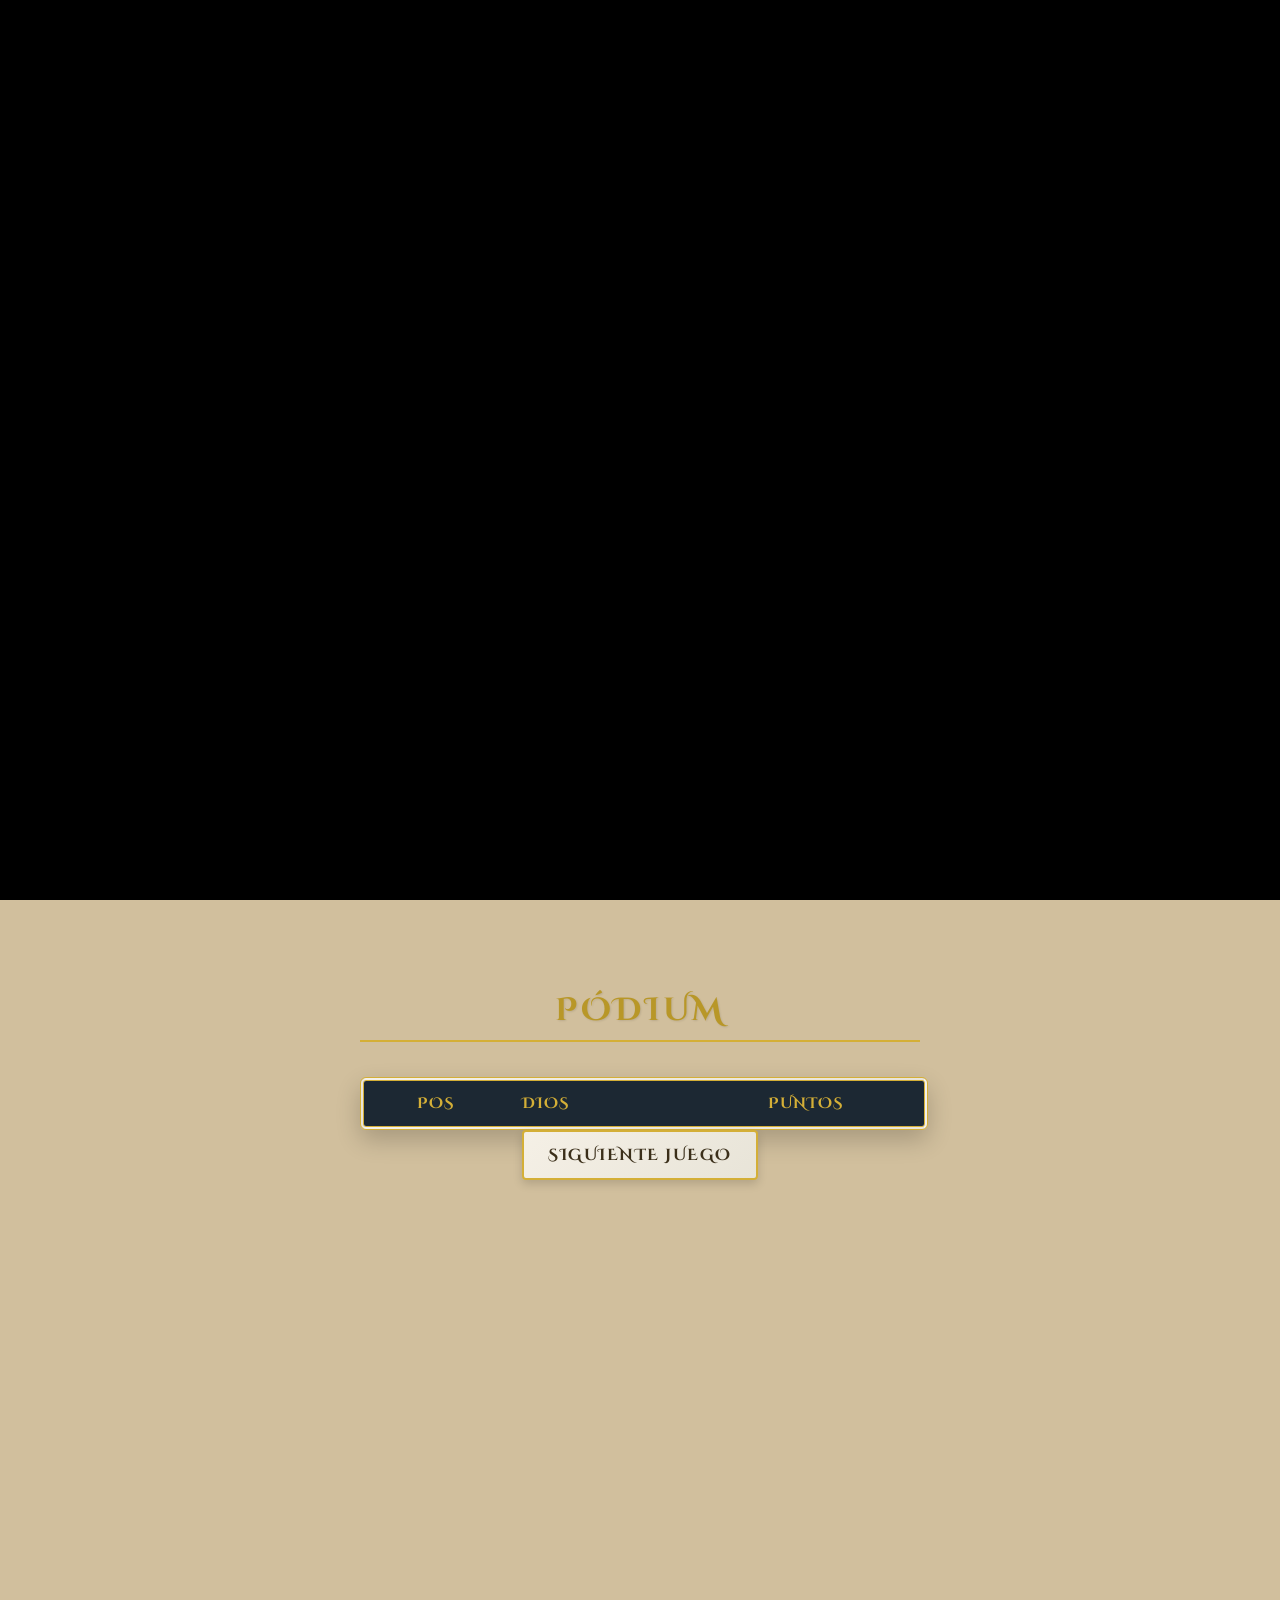
==== commit 1a278b10: "final?" ====
--- a/index.html
+++ b/index.html
@@ -141,7 +141,7 @@
         </button>
       </div>
     </div>
-    <button id="spinBtn">Girar ruleta</button>
+    <button id="spinBtn" class="btn-antiguo">Girar ruleta</button>
   </div>
 
   <!-- Juego 1º WorldGuessr -->
@@ -225,7 +225,7 @@
       <tbody id="listaRankingActivos"></tbody>
     </table>
   </div>
-  <button id="nextGameBtn">Siguiente juego</button> <!-- Aquí va a la ruleta cambiando el game al siguiente-->
+  <button id="nextGameBtn" class="btn-antiguo">Siguiente juego</button>
 </div>
 
   <!-- Juego 2º GuessSong-->
--- a/style.css
+++ b/style.css
@@ -1381,4 +1381,42 @@
   border-radius: 10px;
   box-shadow: 0 8px 25px rgba(0, 0, 0, 0.4); /* Sombra un poco más pronunciada para el efecto flotante */
   color: #3b2f1a;
+}
+
+
+.btn-antiguo {
+    /* Fondo color pergamino/piedra suave, idéntico a tus paneles */
+    background: linear-gradient(135deg, #f5f0e6 0%, #e8e4d8 100%);
+    color: #3b2f1a; /* Tu mismo color marrón oscuro místico */
+    
+    font-family: 'Cinzel Decorative', serif !important;
+    font-size: 1rem;
+    font-weight: bold;
+    text-transform: uppercase;
+    letter-spacing: 1.5px;
+    padding: 12px 24px;
+    
+    /* Bordes y formas finas, nada de botones gigantes redondos */
+    border: 2px solid #d4af37;
+    border-radius: 4px; /* Esquinas casi rectas, estilo clásico */
+    cursor: pointer;
+    
+    /* Sombra muy sutil, sin brillos raros */
+    box-shadow: 0 4px 10px rgba(0, 0, 0, 0.15);
+    
+    transition: all 0.25s ease-in-out;
+}
+
+/* Hover: Se oscurece ligeramente hacia el tono de la piedra, sin destellos artificiales */
+.btn-antiguo:hover {
+    background: linear-gradient(135deg, #e8e4d8 0%, #dfd9c8 100%);
+    border-color: #b89047; /* El oro se vuelve más oscuro/antiguo */
+    color: #2c221a;
+    box-shadow: 0 6px 14px rgba(0, 0, 0, 0.25);
+}
+
+/* Click: El botón reacciona físicamente hundiéndose un poco */
+.btn-antiguo:active {
+    transform: translateY(1px);
+    box-shadow: 0 2px 5px rgba(0, 0, 0, 0.15);
 }
